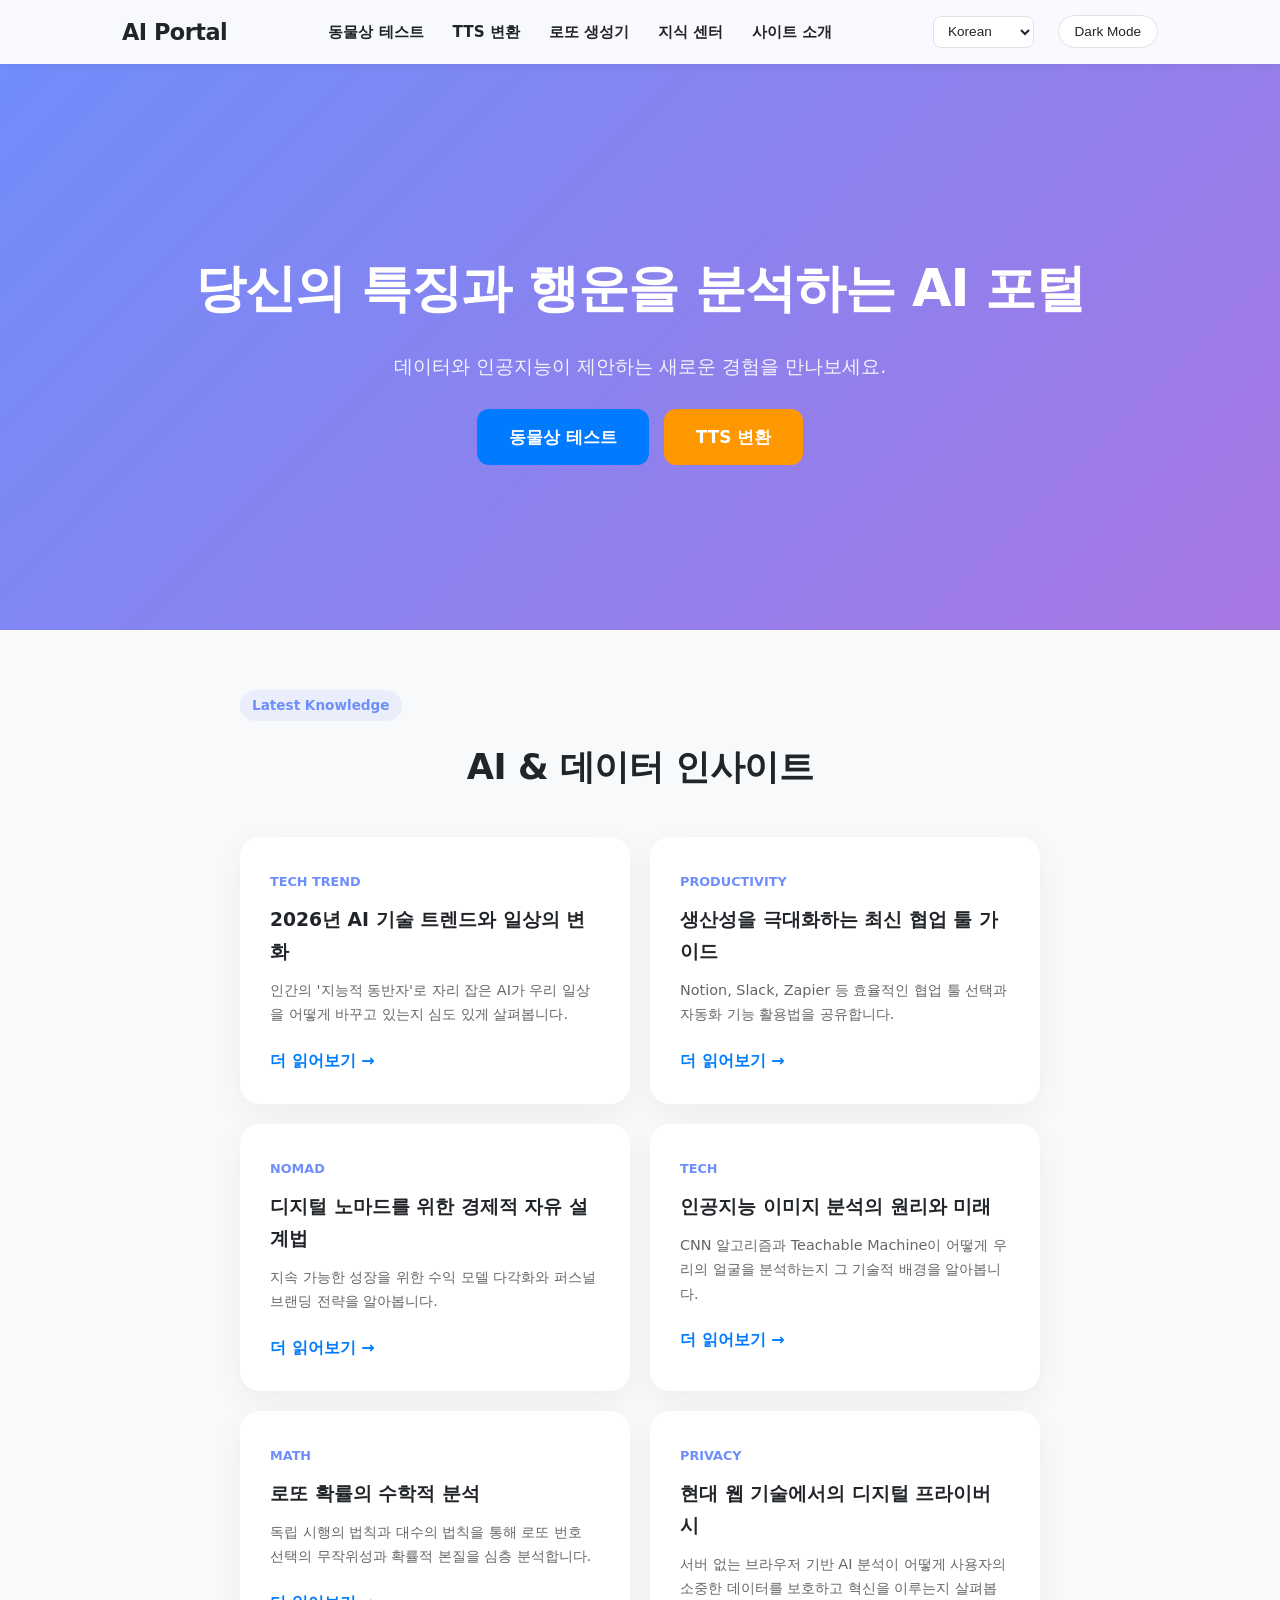
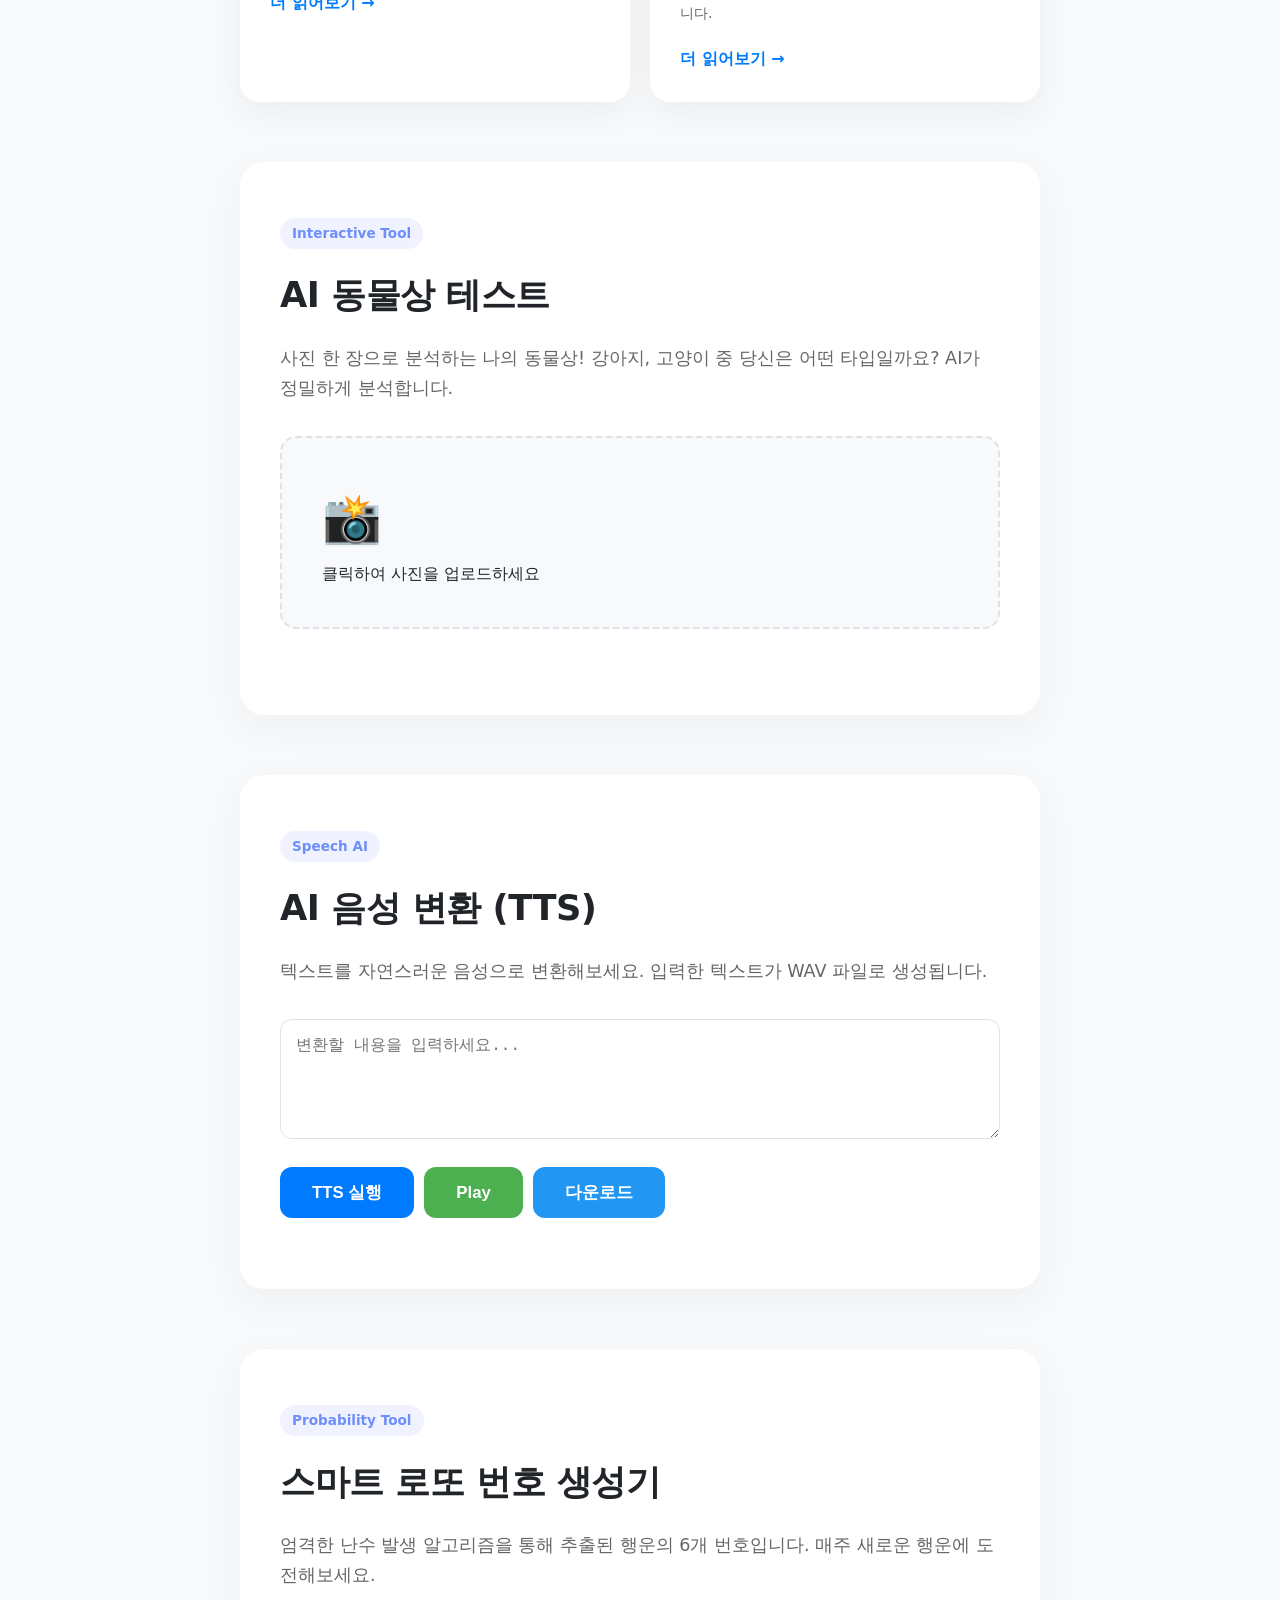
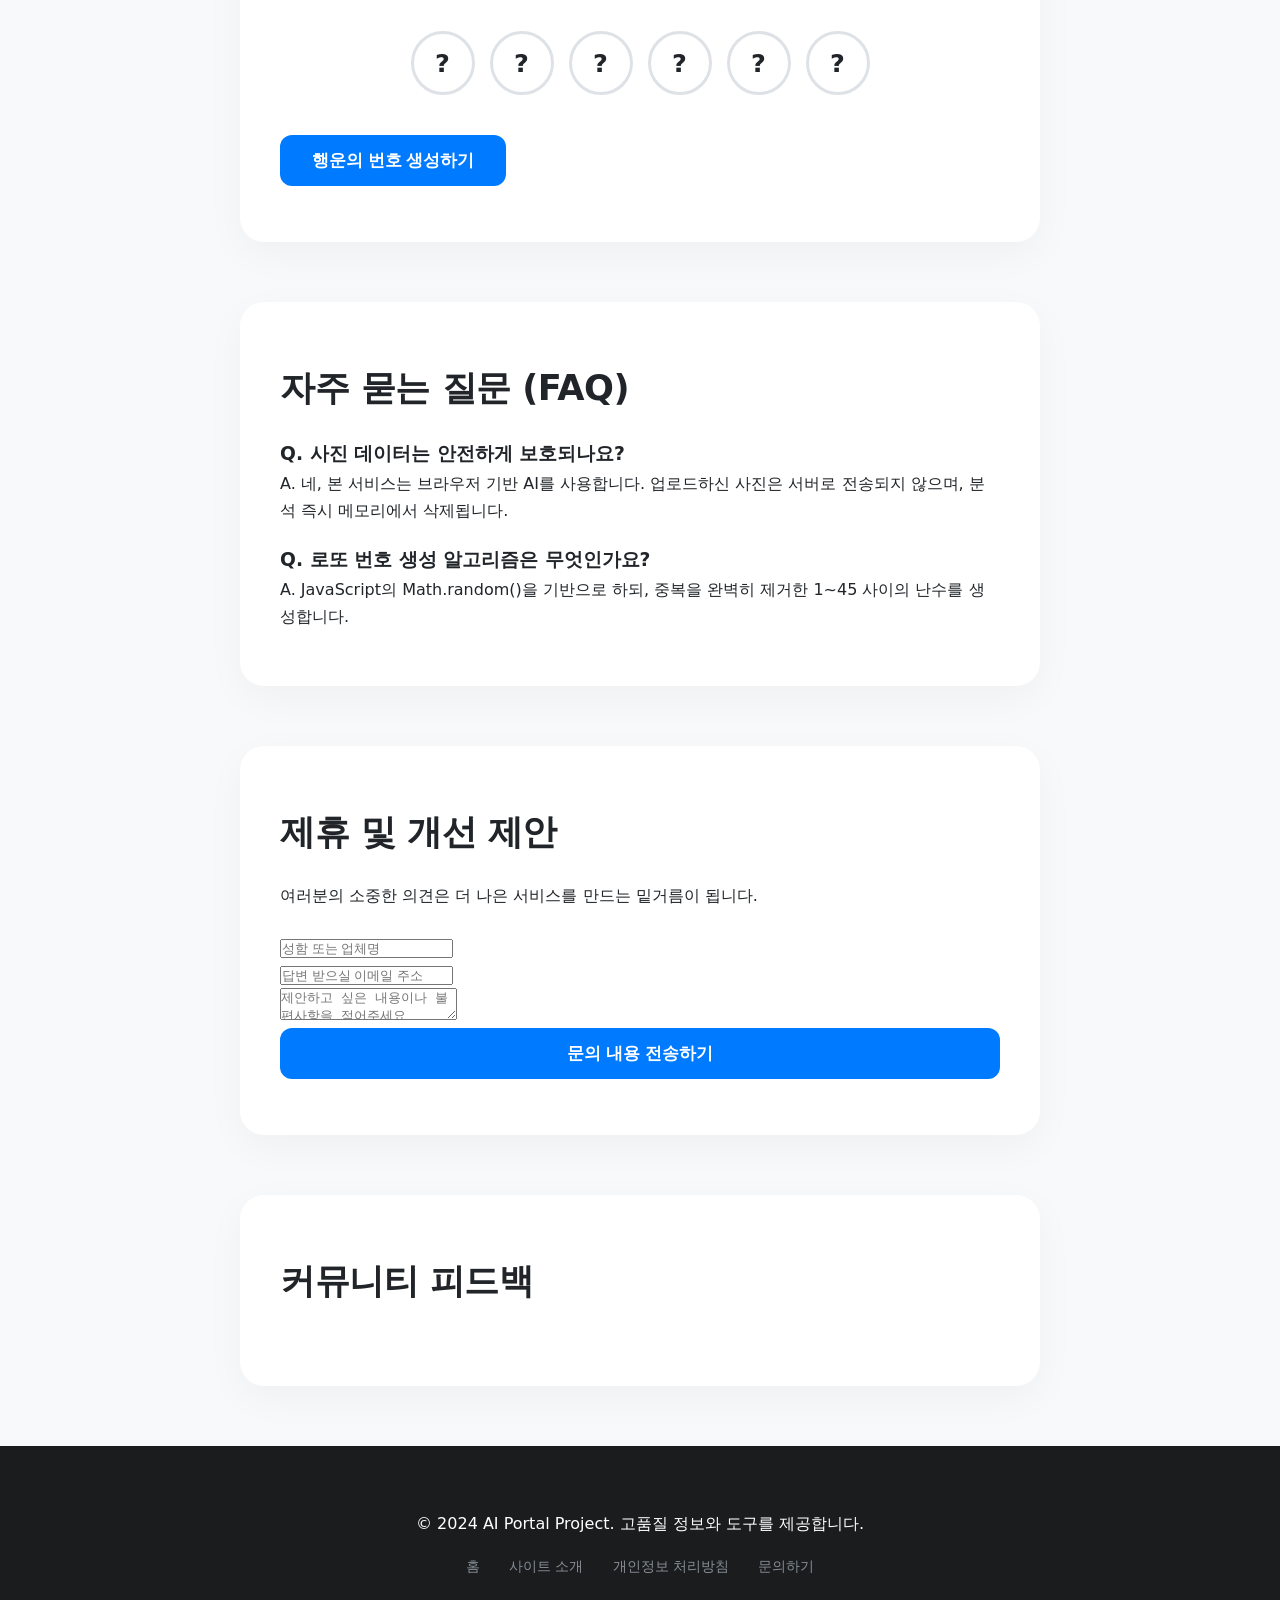
==== index.html @ 62af25c7 "Add 3 new blog posts to AI & Data Insights section" ====
<!DOCTYPE html>
<html lang="ko">
<head>
    <meta charset="UTF-8">
    <meta name="viewport" content="width=device-width, initial-scale=1.0">
    <meta name="description" content="AI 동물상 테스트와 로또 번호 생성기를 제공하는 프리미엄 AI 포털입니다. 인공지능 분석 원리와 로또 확률 통계를 상세히 설명하며 사용자에게 실질적인 가치를 제공합니다.">
    <meta name="keywords" content="AI 동물상 테스트, 로또 번호 생성기, TTS 변환, Teachable Machine, 인공지능 관상, 로또 명당, 무료 AI 테스트, 딥러닝 원리">
    <title data-i18n="head_title">AI Portal - 동물상 테스트 & 로또 확률 분석</title>
    <link rel="stylesheet" href="style.css">
    <script async src="https://pagead2.googlesyndication.com/pagead/js/adsbygoogle.js?client=ca-pub-4410730872238810"
     crossorigin="anonymous"></script>
    <script type="application/ld+json">
    {
      "@context": "https://schema.org",
      "@type": "WebApplication",
      "name": "AI Portal",
      "url": "https://matthewchoi3400-netizen.github.io/product-builder-lecture/",
      "applicationCategory": "EntertainmentApplication, EducationalApplication",
      "description": "AI Animal Face Test and Smart Lotto Generator with detailed educational content.",
      "browserRequirements": "Requires JavaScript and HTML5 support",
      "offers": {
        "@type": "Offer",
        "price": "0",
        "priceCurrency": "USD"
      }
    }
    </script>
    <script async src="https://pagead2.googlesyndication.com/pagead/js/adsbygoogle.js?client=ca-pub-4410730872238810"
     crossorigin="anonymous"></script>
</head>
<body data-theme="light">
    <header>
        <nav class="navbar">
            <div class="logo"><a href="#home">AI Portal</a></div>
            <ul class="nav-links">
                <li><a href="#animal-test" data-i18n="nav_animal">동물상 테스트</a></li>
                <li><a href="#tts-section" data-i18n="nav_tts">TTS 변환</a></li>
                <li><a href="#lotto" data-i18n="nav_lotto">로또 생성기</a></li>
                <li><a href="#blog" data-i18n="nav_blog">지식 센터</a></li>
                <li><a href="about.html" data-i18n="nav_about">사이트 소개</a></li>
            </ul>
            <div class="header-controls">
                <select id="lang-select" class="lang-select">
                    <option value="ko">Korean</option>
                    <option value="en">English</option>
                    <option value="ja">Japanese</option>
                    <option value="zh">Chinese</option>
                </select>
                <div class="theme-toggle">
                    <button id="theme-btn">Dark Mode</button>
                </div>
            </div>
        </nav>
    </header>

    <main id="home">
        <section class="hero">
            <h1 data-i18n="hero_title">당신의 특징과 행운을 분석하는 AI 포털</h1>
            <p data-i18n="hero_subtitle">데이터와 인공지능이 제안하는 새로운 경험을 만나보세요.</p>
            <div style="margin-top: 25px;">
                <a href="#animal-test" class="main-btn" style="text-decoration: none; margin-right: 10px;" data-i18n="hero_btn_animal">동물상 테스트</a>
                <a href="#tts-section" class="main-btn" style="text-decoration: none; background-color: #ff9800;" data-i18n="hero_btn_tts">TTS 변환</a>
            </div>
        </section>

        <!-- Blog Section (AdSense Value) -->
        <section id="blog" class="container" style="background-color: transparent; box-shadow: none; padding: 0;">
            <div class="section-badge">Latest Knowledge</div>
            <h2 style="text-align: center; margin-bottom: 40px;">AI & 데이터 인사이트</h2>
            <div class="blog-grid" style="display: grid; grid-template-columns: repeat(auto-fit, minmax(300px, 1fr)); gap: 20px;">
                <div class="blog-card" style="background: var(--container-bg); padding: 30px; border-radius: 20px; box-shadow: 0 10px 30px rgba(0,0,0,0.05); text-align: left;">
                    <span style="color: var(--accent-color); font-weight: bold; font-size: 0.8rem;">TECH TREND</span>
                    <h3 style="margin: 10px 0;">2026년 AI 기술 트렌드와 일상의 변화</h3>
                    <p style="font-size: 0.9rem; color: #666; margin-bottom: 20px;">인간의 '지능적 동반자'로 자리 잡은 AI가 우리 일상을 어떻게 바꾸고 있는지 심도 있게 살펴봅니다.</p>
                    <a href="post-2026-ai-trends.html" style="color: var(--btn-bg); font-weight: bold; text-decoration: none;">더 읽어보기 →</a>
                </div>
                <div class="blog-card" style="background: var(--container-bg); padding: 30px; border-radius: 20px; box-shadow: 0 10px 30px rgba(0,0,0,0.05); text-align: left;">
                    <span style="color: var(--accent-color); font-weight: bold; font-size: 0.8rem;">PRODUCTIVITY</span>
                    <h3 style="margin: 10px 0;">생산성을 극대화하는 최신 협업 툴 가이드</h3>
                    <p style="font-size: 0.9rem; color: #666; margin-bottom: 20px;">Notion, Slack, Zapier 등 효율적인 협업 툴 선택과 자동화 기능 활용법을 공유합니다.</p>
                    <a href="post-collaboration-tools.html" style="color: var(--btn-bg); font-weight: bold; text-decoration: none;">더 읽어보기 →</a>
                </div>
                <div class="blog-card" style="background: var(--container-bg); padding: 30px; border-radius: 20px; box-shadow: 0 10px 30px rgba(0,0,0,0.05); text-align: left;">
                    <span style="color: var(--accent-color); font-weight: bold; font-size: 0.8rem;">NOMAD</span>
                    <h3 style="margin: 10px 0;">디지털 노마드를 위한 경제적 자유 설계법</h3>
                    <p style="font-size: 0.9rem; color: #666; margin-bottom: 20px;">지속 가능한 성장을 위한 수익 모델 다각화와 퍼스널 브랜딩 전략을 알아봅니다.</p>
                    <a href="post-digital-nomad.html" style="color: var(--btn-bg); font-weight: bold; text-decoration: none;">더 읽어보기 →</a>
                </div>
                <div class="blog-card" style="background: var(--container-bg); padding: 30px; border-radius: 20px; box-shadow: 0 10px 30px rgba(0,0,0,0.05); text-align: left;">
                    <span style="color: var(--accent-color); font-weight: bold; font-size: 0.8rem;">TECH</span>
                    <h3 style="margin: 10px 0;">인공지능 이미지 분석의 원리와 미래</h3>
                    <p style="font-size: 0.9rem; color: #666; margin-bottom: 20px;">CNN 알고리즘과 Teachable Machine이 어떻게 우리의 얼굴을 분석하는지 그 기술적 배경을 알아봅니다.</p>
                    <a href="post-ai-technology.html" style="color: var(--btn-bg); font-weight: bold; text-decoration: none;">더 읽어보기 →</a>
                </div>
                <div class="blog-card" style="background: var(--container-bg); padding: 30px; border-radius: 20px; box-shadow: 0 10px 30px rgba(0,0,0,0.05); text-align: left;">
                    <span style="color: var(--accent-color); font-weight: bold; font-size: 0.8rem;">MATH</span>
                    <h3 style="margin: 10px 0;">로또 확률의 수학적 분석</h3>
                    <p style="font-size: 0.9rem; color: #666; margin-bottom: 20px;">독립 시행의 법칙과 대수의 법칙을 통해 로또 번호 선택의 무작위성과 확률적 본질을 심층 분석합니다.</p>
                    <a href="post-probability-math.html" style="color: var(--btn-bg); font-weight: bold; text-decoration: none;">더 읽어보기 →</a>
                </div>
                <div class="blog-card" style="background: var(--container-bg); padding: 30px; border-radius: 20px; box-shadow: 0 10px 30px rgba(0,0,0,0.05); text-align: left;">
                    <span style="color: var(--accent-color); font-weight: bold; font-size: 0.8rem;">PRIVACY</span>
                    <h3 style="margin: 10px 0;">현대 웹 기술에서의 디지털 프라이버시</h3>
                    <p style="font-size: 0.9rem; color: #666; margin-bottom: 20px;">서버 없는 브라우저 기반 AI 분석이 어떻게 사용자의 소중한 데이터를 보호하고 혁신을 이루는지 살펴봅니다.</p>
                    <a href="post-digital-privacy.html" style="color: var(--btn-bg); font-weight: bold; text-decoration: none;">더 읽어보기 →</a>
                </div>
            </div>        </section>

        <!-- AI Animal Test Section -->
        <section id="animal-test" class="container">
            <div class="section-badge">Interactive Tool</div>
            <h2 data-i18n="animal_title">AI 동물상 테스트</h2>
            <p class="section-desc" data-i18n="animal_desc">사진 한 장으로 분석하는 나의 동물상! 강아지, 고양이 중 당신은 어떤 타입일까요? AI가 정밀하게 분석합니다.</p>
            
            <div class="upload-wrapper" style="margin: 30px 0;">
                <input type="file" id="image-upload" accept="image/*" style="display: none;">
                <div class="upload-box" onclick="document.getElementById('image-upload').click()">
                    <div id="upload-placeholder">
                        <span style="font-size: 3rem;">📸</span>
                        <p data-i18n="upload_text">클릭하여 사진을 업로드하세요</p>
                    </div>
                    <img id="preview-image" src="#" alt="Preview" style="display: none; max-width: 100%; border-radius: 10px;">
                </div>
            </div>
            
            <div id="loading-spinner" style="display: none; margin: 20px 0;">
                <div class="spinner"></div>
                <p data-i18n="loading_text">AI가 분석 중입니다...</p>
            </div>
            
            <div id="label-container"></div>
        </section>

        <!-- TTS Section (New) -->
        <section id="tts-section" class="container">
            <div class="section-badge">Speech AI</div>
            <h2 data-i18n="tts_title">AI 음성 변환 (TTS)</h2>
            <p class="section-desc" data-i18n="tts_desc">텍스트를 자연스러운 음성으로 변환해보세요. 입력한 텍스트가 WAV 파일로 생성됩니다.</p>
            
            <div class="tts-wrapper" style="text-align: left; margin-top: 30px;">
                <textarea id="tts-input" class="form-group" style="width: 100%; height: 120px; padding: 15px; border-radius: 12px; border: 1px solid var(--number-border); background: var(--number-bg); color: var(--text-color); font-size: 1rem;" placeholder="변환할 내용을 입력하세요..." data-i18n-placeholder="tts_placeholder"></textarea>
                
                <div class="tts-controls" style="display: flex; gap: 10px; margin-top: 20px; flex-wrap: wrap;">
                    <button id="tts-execute-btn" class="main-btn" data-i18n="tts_btn_execute">TTS 실행</button>
                    <button id="tts-play-btn" class="main-btn" style="background-color: #4CAF50;" disabled data-i18n="tts_btn_play">Play</button>
                    <button id="tts-download-btn" class="main-btn" style="background-color: #2196F3;" disabled data-i18n="tts_btn_download">다운로드</button>
                </div>
                
                <div id="tts-status" style="margin-top: 15px; font-size: 0.9rem; color: var(--accent-color);"></div>
                <audio id="tts-audio" style="display: none;"></audio>
            </div>
        </section>

        <!-- Lotto Section -->
        <section id="lotto" class="container">
            <div class="section-badge">Probability Tool</div>
            <h2 data-i18n="lotto_title">스마트 로또 번호 생성기</h2>
            <p class="section-desc" data-i18n="lotto_desc">엄격한 난수 발생 알고리즘을 통해 추출된 행운의 6개 번호입니다. 매주 새로운 행운에 도전해보세요.</p>
            
            <div class="lotto-numbers">
                <span class="number">?</span>
                <span class="number">?</span>
                <span class="number">?</span>
                <span class="number">?</span>
                <span class="number">?</span>
                <span class="number">?</span>
            </div>
            <button id="generate-btn" class="main-btn" data-i18n="lotto_btn">행운의 번호 생성하기</button>
        </section>

        <!-- FAQ Section for User Value -->
        <section id="faq" class="container">
            <h2 data-i18n="faq_title">자주 묻는 질문 (FAQ)</h2>
            <div class="faq-item" style="text-align: left; margin-top: 20px;">
                <h3 data-i18n="faq_q1">Q. 사진 데이터는 안전하게 보호되나요?</h3>
                <p data-i18n="faq_a1">A. 네, 본 서비스는 브라우저 기반 AI를 사용합니다. 업로드하신 사진은 서버로 전송되지 않으며, 분석 즉시 메모리에서 삭제됩니다.</p>
            </div>
            <div class="faq-item" style="text-align: left; margin-top: 20px;">
                <h3 data-i18n="faq_q2">Q. 로또 번호 생성 알고리즘은 무엇인가요?</h3>
                <p data-i18n="faq_a2">A. JavaScript의 <code>Math.random()</code>을 기반으로 하되, 중복을 완벽히 제거한 1~45 사이의 난수를 생성합니다.</p>
            </div>
        </section>

        <section id="contact" class="container contact-section">
            <h2 data-i18n="contact_title">제휴 및 개선 제안</h2>
            <p data-i18n="contact_desc">여러분의 소중한 의견은 더 나은 서비스를 만드는 밑거름이 됩니다.</p>
            <form action="https://formspree.io/f/mvzdzygg" method="POST" id="contact-form" style="margin-top: 25px;">
                <div class="form-group">
                    <input type="text" name="name" id="form-name" placeholder="성함 또는 업체명" data-i18n-placeholder="contact_placeholder_name" required>
                </div>
                <div class="form-group">
                    <input type="email" name="email" id="form-email" placeholder="답변 받으실 이메일 주소" data-i18n-placeholder="contact_placeholder_email" required>
                </div>
                <div class="form-group">
                    <textarea name="message" id="form-message" placeholder="제안하고 싶은 내용이나 불편사항을 적어주세요" data-i18n-placeholder="contact_placeholder_message" required></textarea>
                </div>
                <button type="submit" id="submit-btn" class="main-btn" style="width: 100%;" data-i18n="contact_btn">문의 내용 전송하기</button>
            </form>
        </section>

        <section class="container comment-section">
            <h2 data-i18n="comment_title">커뮤니티 피드백</h2>
            <div id="disqus_thread"></div>
        </section>
    </main>

    <button id="back-to-top" title="맨 위로 이동">↑</button>

    <footer>
        <div class="footer-content">
            <p data-i18n="footer_text">&copy; 2024 AI Portal Project. 고품질 정보와 도구를 제공합니다.</p>
            <div class="footer-links" style="margin-top: 15px;">
                <a href="#home" data-i18n="footer_home">홈</a>
                <a href="about.html" data-i18n="footer_about">사이트 소개</a>
                <a href="privacy.html" data-i18n="footer_privacy">개인정보 처리방침</a>
                <a href="#contact" data-i18n="footer_contact">문의하기</a>
            </div>
        </div>
    </footer>

    <script src="https://cdn.jsdelivr.net/npm/@tensorflow/tfjs@latest/dist/tf.min.js"></script>
    <script src="https://cdn.jsdelivr.net/npm/@teachablemachine/image@latest/dist/teachablemachine-image.min.js"></script>
    <script src="main.js"></script>
    <script>
        (function() {
        var d = document, s = d.createElement('script');
        s.src = 'https://productbuilder-shigdhky5z.disqus.com/embed.js';
        s.setAttribute('data-timestamp', +new Date());
        (d.head || d.body).appendChild(s);
        })();
    </script>
</body>
</html>
---- style.css ----
:root {
    --bg-color: #f8f9fa;
    --text-color: #212529;
    --container-bg: #ffffff;
    --number-bg: #ffffff;
    --number-border: #dee2e6;
    --btn-bg: #007bff;
    --btn-text: #ffffff;
    --nav-bg: rgba(255, 255, 255, 0.95);
    --footer-bg: #1a1c1e;
    --footer-text: #ffffff;
    --accent-color: #6e8efb;
}

[data-theme="dark"] {
    --bg-color: #0f1113;
    --text-color: #f1f3f5;
    --container-bg: #1e2124;
    --number-bg: #2b3035;
    --number-border: #3d4146;
    --btn-bg: #339af0;
    --btn-text: #ffffff;
    --nav-bg: rgba(30, 33, 36, 0.95);
    --footer-bg: #000000;
}

* {
    margin: 0;
    padding: 0;
    box-sizing: border-box;
}

html {
    scroll-behavior: smooth;
}

body {
    font-family: 'Pretendard', -apple-system, BlinkMacSystemFont, system-ui, Roboto, sans-serif;
    background-color: var(--bg-color);
    color: var(--text-color);
    line-height: 1.7;
    transition: background-color 0.3s, color 0.3s;
}

/* Header & Navbar */
header {
    position: fixed;
    top: 0;
    width: 100%;
    background-color: var(--nav-bg);
    backdrop-filter: blur(10px);
    box-shadow: 0 1px 10px rgba(0,0,0,0.05);
    z-index: 1000;
}

.navbar {
    display: flex;
    justify-content: space-between;
    align-items: center;
    max-width: 1100px;
    margin: 0 auto;
    padding: 0.8rem 2rem;
}

.logo a {
    font-size: 1.4rem;
    font-weight: 800;
    color: var(--text-color);
    text-decoration: none;
    letter-spacing: -0.5px;
}

.nav-links {
    display: flex;
    list-style: none;
    gap: 1.8rem;
}

.nav-links a {
    text-decoration: none;
    color: var(--text-color);
    font-weight: 600;
    font-size: 0.95rem;
    transition: color 0.2s;
}

.nav-links a:hover {
    color: var(--btn-bg);
}

.header-controls {
    display: flex;
    align-items: center;
    gap: 1rem;
}

.lang-select {
    padding: 0.4rem 0.6rem;
    border-radius: 8px;
    border: 1px solid var(--number-border);
    background: var(--number-bg);
    color: var(--text-color);
    font-size: 0.85rem;
    cursor: pointer;
    outline: none;
}

.theme-toggle {
    margin-left: 0.5rem;
}

#theme-btn {
    padding: 0.5rem 1rem;
    border-radius: 20px;
    border: 1px solid var(--number-border);
    background: var(--number-bg);
    color: var(--text-color);
    cursor: pointer;
    font-size: 0.85rem;
}

/* Hero Section */
.hero {
    height: 70vh;
    display: flex;
    flex-direction: column;
    justify-content: center;
    align-items: center;
    text-align: center;
    background: linear-gradient(135deg, #6e8efb 0%, #a777e3 100%);
    color: white;
    padding: 100px 20px 20px;
}

.hero h1 {
    font-size: 3.2rem;
    font-weight: 800;
    margin-bottom: 1.2rem;
    letter-spacing: -1px;
}

.hero p {
    font-size: 1.2rem;
    opacity: 0.9;
}

/* Container & Sections */
.container {
    max-width: 800px;
    margin: 60px auto;
    padding: 3.5rem 2.5rem;
    background-color: var(--container-bg);
    border-radius: 24px;
    box-shadow: 0 12px 40px rgba(0,0,0,0.04);
}

.section-badge {
    display: inline-block;
    padding: 4px 12px;
    background: rgba(110, 142, 251, 0.1);
    color: var(--accent-color);
    border-radius: 20px;
    font-size: 0.85rem;
    font-weight: 700;
    margin-bottom: 1rem;
}

h2 {
    font-size: 2.2rem;
    font-weight: 800;
    margin-bottom: 1.2rem;
    letter-spacing: -0.5px;
}

.section-desc {
    color: #666;
    font-size: 1.1rem;
    margin-bottom: 2rem;
}

[data-theme="dark"] .section-desc {
    color: #adb5bd;
}

/* Info Grid */
.info-grid {
    display: grid;
    grid-template-columns: repeat(auto-fit, minmax(200px, 1fr));
    gap: 2rem;
    margin-top: 2rem;
}

.info-item h3 {
    font-size: 1.1rem;
    margin-bottom: 0.8rem;
    color: var(--btn-bg);
}

/* Upload Box */
.upload-box {
    border: 2px dashed var(--number-border);
    border-radius: 16px;
    padding: 40px;
    cursor: pointer;
    transition: all 0.2s;
    background: var(--bg-color);
}

.upload-box:hover {
    border-color: var(--btn-bg);
    background: rgba(110, 142, 251, 0.05);
}

/* Lotto Numbers */
.lotto-numbers {
    display: flex;
    justify-content: center;
    gap: 15px;
    margin: 2.5rem 0;
}

.number {
    width: 64px;
    height: 64px;
    border-radius: 50%;
    background-color: var(--number-bg);
    border: 3px solid var(--number-border);
    display: flex;
    justify-content: center;
    align-items: center;
    font-size: 1.6rem;
    font-weight: 800;
    transition: all 0.3s cubic-bezier(0.175, 0.885, 0.32, 1.275);
}

/* Spinner */
.spinner {
    width: 40px;
    height: 40px;
    border: 4px solid rgba(110, 142, 251, 0.1);
    border-top: 4px solid var(--btn-bg);
    border-radius: 50%;
    animation: spin 1s linear infinite;
    margin: 0 auto 10px;
}

@keyframes spin {
    0% { transform: rotate(0deg); }
    100% { transform: rotate(360deg); }
}

/* Buttons */
.main-btn {
    display: inline-block;
    padding: 14px 32px;
    font-size: 1.05rem;
    font-weight: 700;
    border: none;
    border-radius: 12px;
    cursor: pointer;
    background-color: var(--btn-bg);
    color: var(--btn-text);
    transition: all 0.2s;
}

.main-btn:hover {
    transform: translateY(-3px);
    box-shadow: 0 8px 20px rgba(0,0,0,0.1);
}

/* Back to Top */
#back-to-top {
    position: fixed;
    bottom: 30px;
    right: 30px;
    width: 50px;
    height: 50px;
    background-color: var(--btn-bg);
    color: white;
    border: none;
    border-radius: 50%;
    cursor: pointer;
    display: none;
    font-size: 1.5rem;
    z-index: 1000;
    box-shadow: 0 4px 15px rgba(0,0,0,0.2);
}

/* Footer */
footer {
    background-color: var(--footer-bg);
    color: var(--footer-text);
    padding: 4rem 1rem;
    text-align: center;
}

footer a {
    color: #868e96;
    text-decoration: none;
    margin: 0 12px;
    font-size: 0.9rem;
    transition: color 0.2s;
}

footer a:hover {
    color: white;
}

@media (max-width: 768px) {
    .navbar { padding: 0.8rem 1rem; flex-direction: column; gap: 1rem; }
    .nav-links { display: none; }
    .hero h1 { font-size: 2.2rem; }
    .container { padding: 2rem 1.5rem; }
    .number { width: 50px; height: 50px; font-size: 1.3rem; }
}
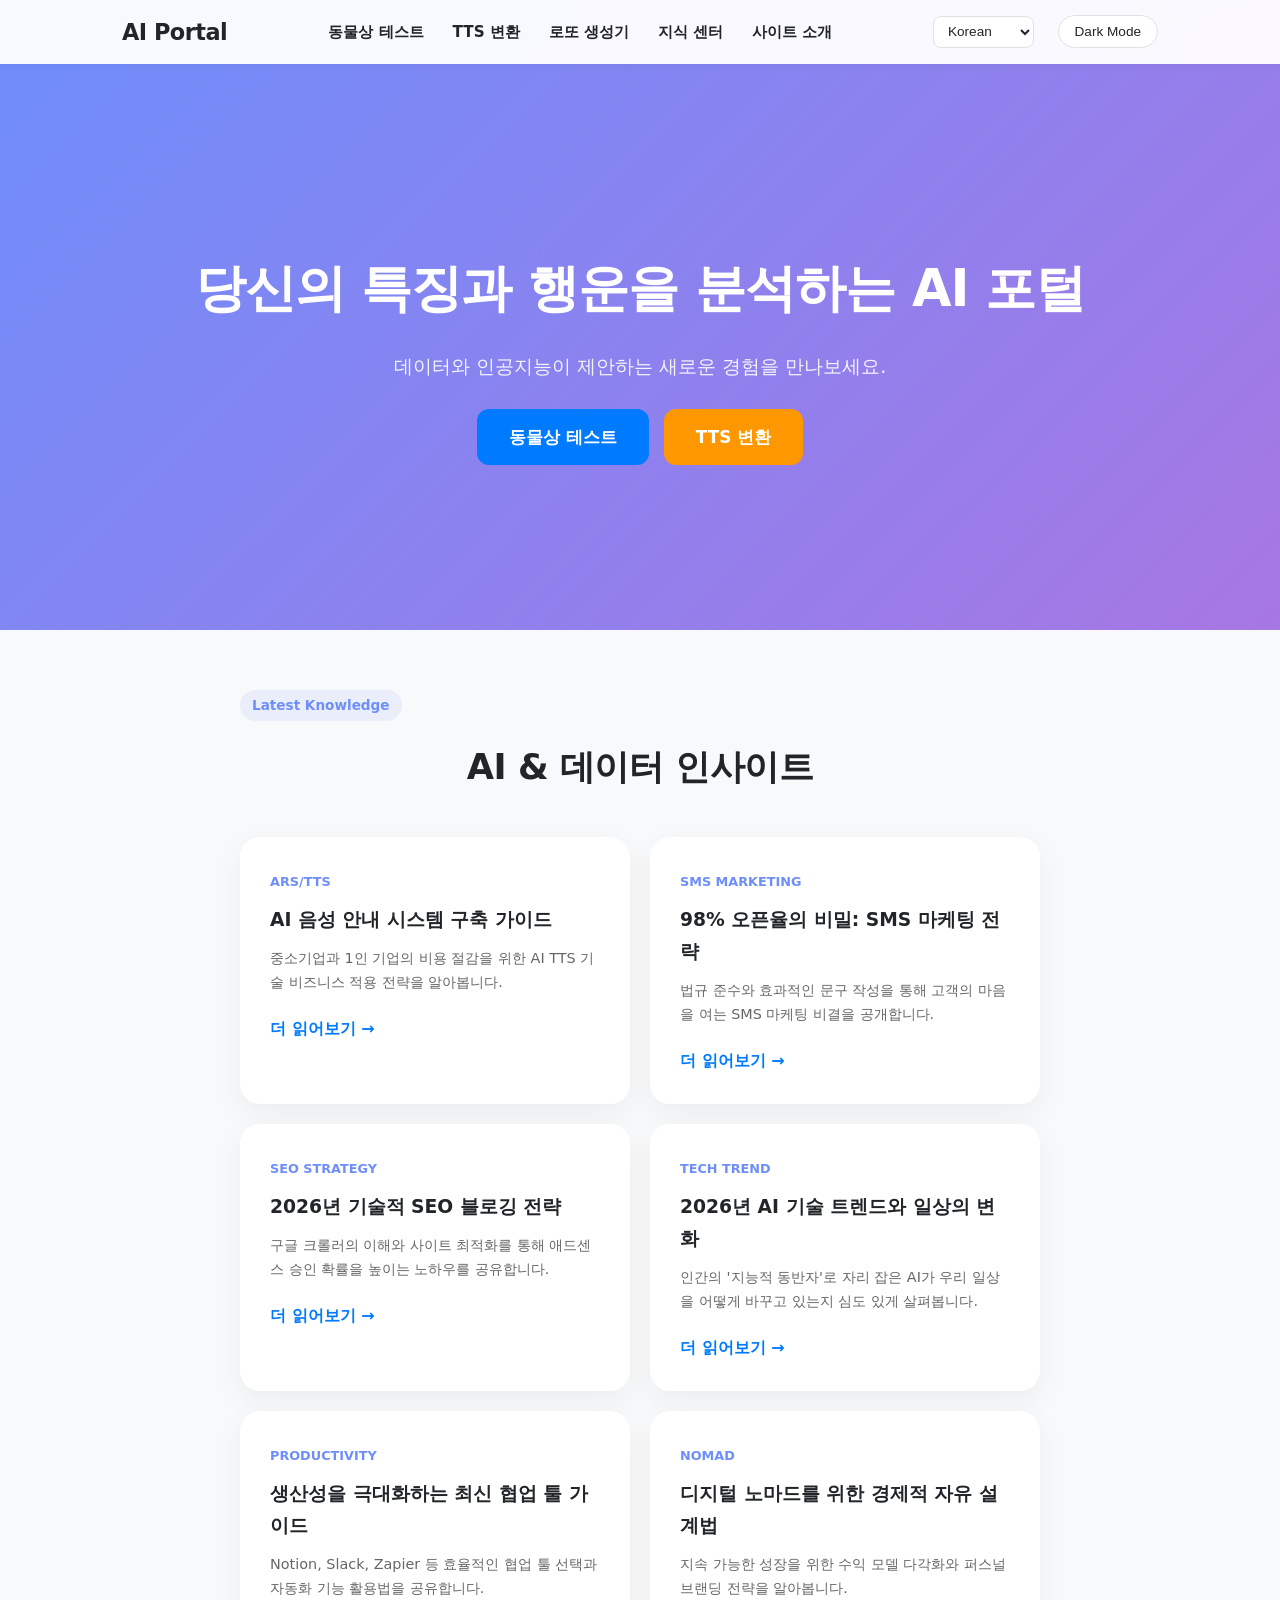
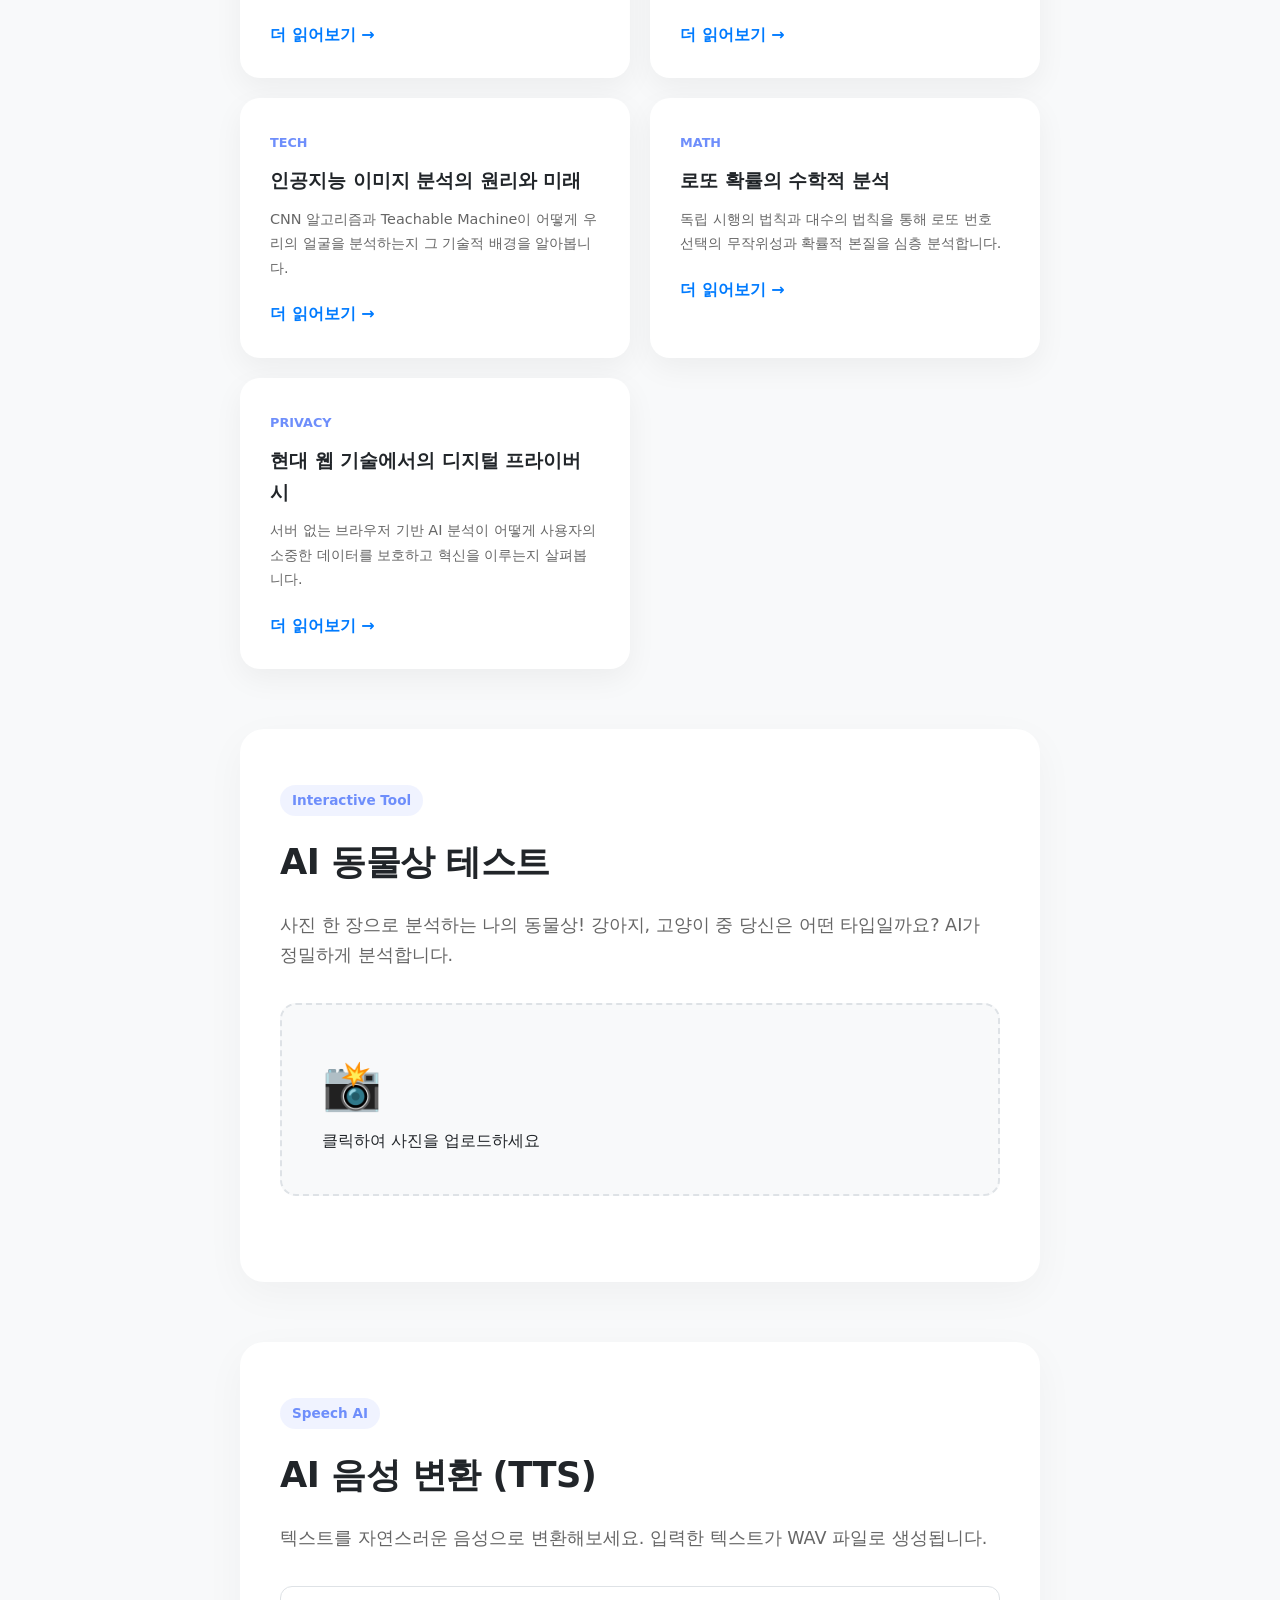
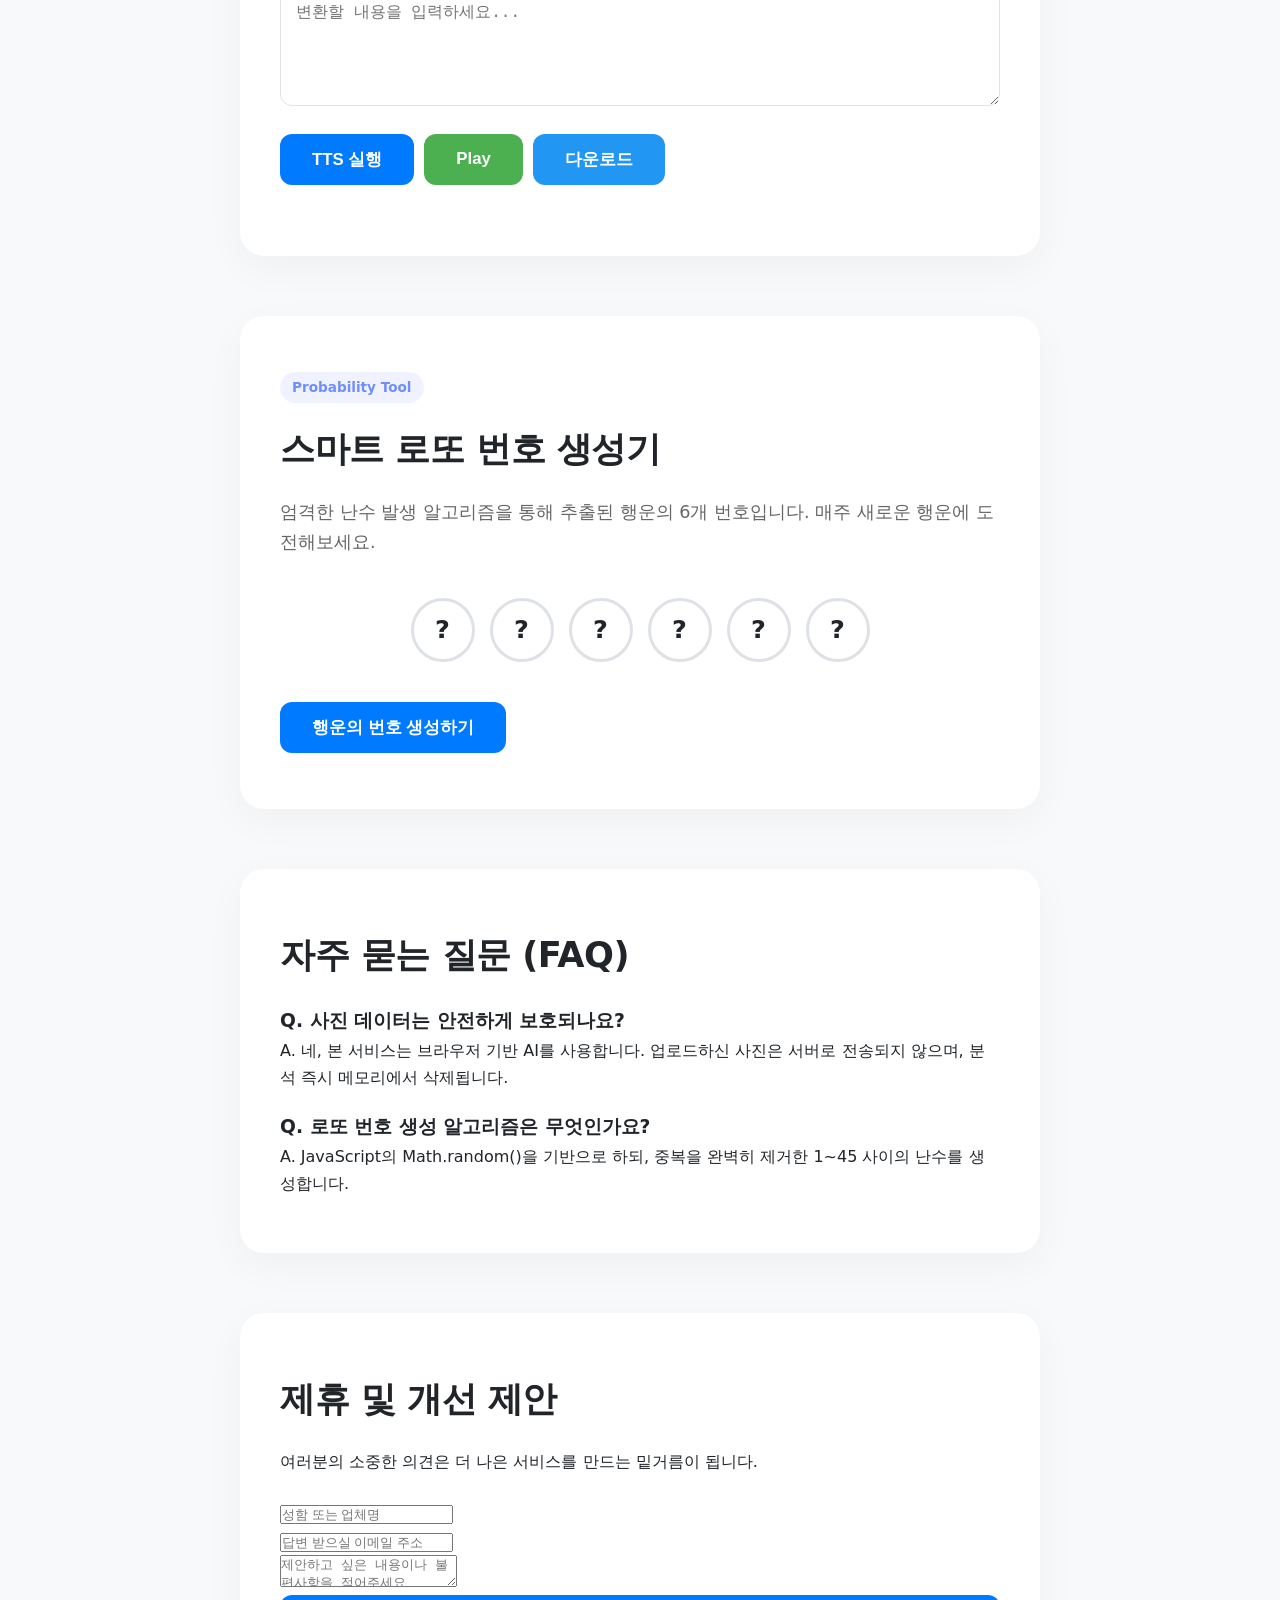
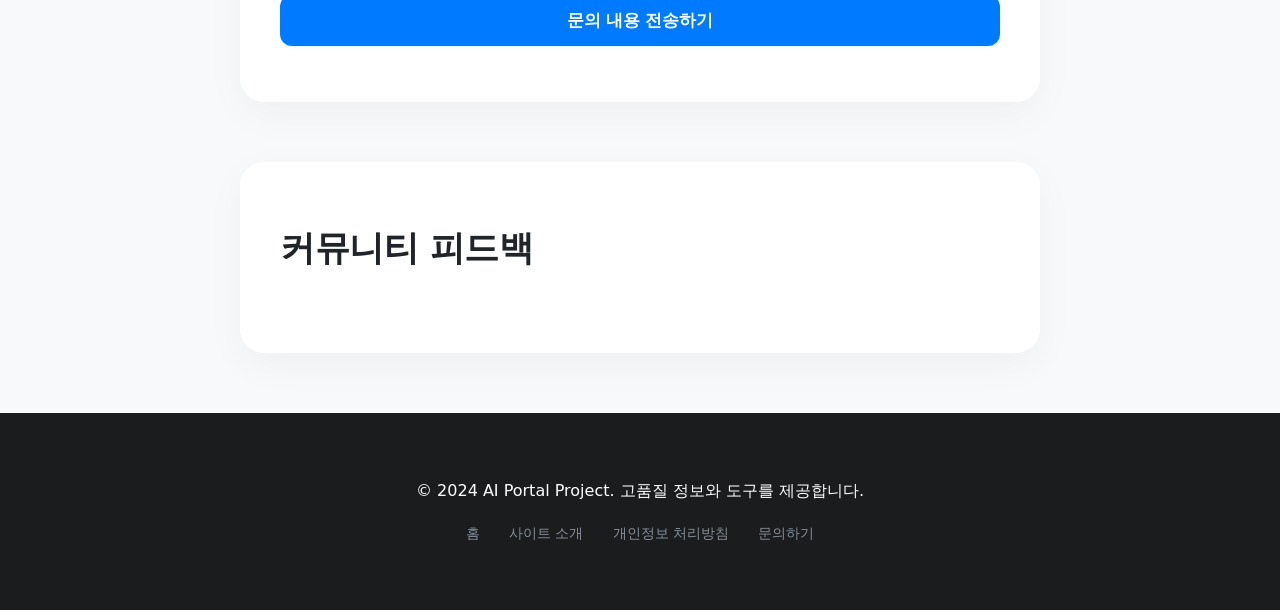
==== commit ae664d2e: "Add 3 professional blog posts for AdSense approval optimization" ====
--- a/index.html
+++ b/index.html
@@ -69,6 +69,24 @@
             <h2 style="text-align: center; margin-bottom: 40px;">AI & 데이터 인사이트</h2>
             <div class="blog-grid" style="display: grid; grid-template-columns: repeat(auto-fit, minmax(300px, 1fr)); gap: 20px;">
                 <div class="blog-card" style="background: var(--container-bg); padding: 30px; border-radius: 20px; box-shadow: 0 10px 30px rgba(0,0,0,0.05); text-align: left;">
+                    <span style="color: var(--accent-color); font-weight: bold; font-size: 0.8rem;">ARS/TTS</span>
+                    <h3 style="margin: 10px 0;">AI 음성 안내 시스템 구축 가이드</h3>
+                    <p style="font-size: 0.9rem; color: #666; margin-bottom: 20px;">중소기업과 1인 기업의 비용 절감을 위한 AI TTS 기술 비즈니스 적용 전략을 알아봅니다.</p>
+                    <a href="post-ai-voice-ars.html" style="color: var(--btn-bg); font-weight: bold; text-decoration: none;">더 읽어보기 →</a>
+                </div>
+                <div class="blog-card" style="background: var(--container-bg); padding: 30px; border-radius: 20px; box-shadow: 0 10px 30px rgba(0,0,0,0.05); text-align: left;">
+                    <span style="color: var(--accent-color); font-weight: bold; font-size: 0.8rem;">SMS MARKETING</span>
+                    <h3 style="margin: 10px 0;">98% 오픈율의 비밀: SMS 마케팅 전략</h3>
+                    <p style="font-size: 0.9rem; color: #666; margin-bottom: 20px;">법규 준수와 효과적인 문구 작성을 통해 고객의 마음을 여는 SMS 마케팅 비결을 공개합니다.</p>
+                    <a href="post-sms-marketing.html" style="color: var(--btn-bg); font-weight: bold; text-decoration: none;">더 읽어보기 →</a>
+                </div>
+                <div class="blog-card" style="background: var(--container-bg); padding: 30px; border-radius: 20px; box-shadow: 0 10px 30px rgba(0,0,0,0.05); text-align: left;">
+                    <span style="color: var(--accent-color); font-weight: bold; font-size: 0.8rem;">SEO STRATEGY</span>
+                    <h3 style="margin: 10px 0;">2026년 기술적 SEO 블로깅 전략</h3>
+                    <p style="font-size: 0.9rem; color: #666; margin-bottom: 20px;">구글 크롤러의 이해와 사이트 최적화를 통해 애드센스 승인 확률을 높이는 노하우를 공유합니다.</p>
+                    <a href="post-seo-strategy.html" style="color: var(--btn-bg); font-weight: bold; text-decoration: none;">더 읽어보기 →</a>
+                </div>
+                <div class="blog-card" style="background: var(--container-bg); padding: 30px; border-radius: 20px; box-shadow: 0 10px 30px rgba(0,0,0,0.05); text-align: left;">
                     <span style="color: var(--accent-color); font-weight: bold; font-size: 0.8rem;">TECH TREND</span>
                     <h3 style="margin: 10px 0;">2026년 AI 기술 트렌드와 일상의 변화</h3>
                     <p style="font-size: 0.9rem; color: #666; margin-bottom: 20px;">인간의 '지능적 동반자'로 자리 잡은 AI가 우리 일상을 어떻게 바꾸고 있는지 심도 있게 살펴봅니다.</p>
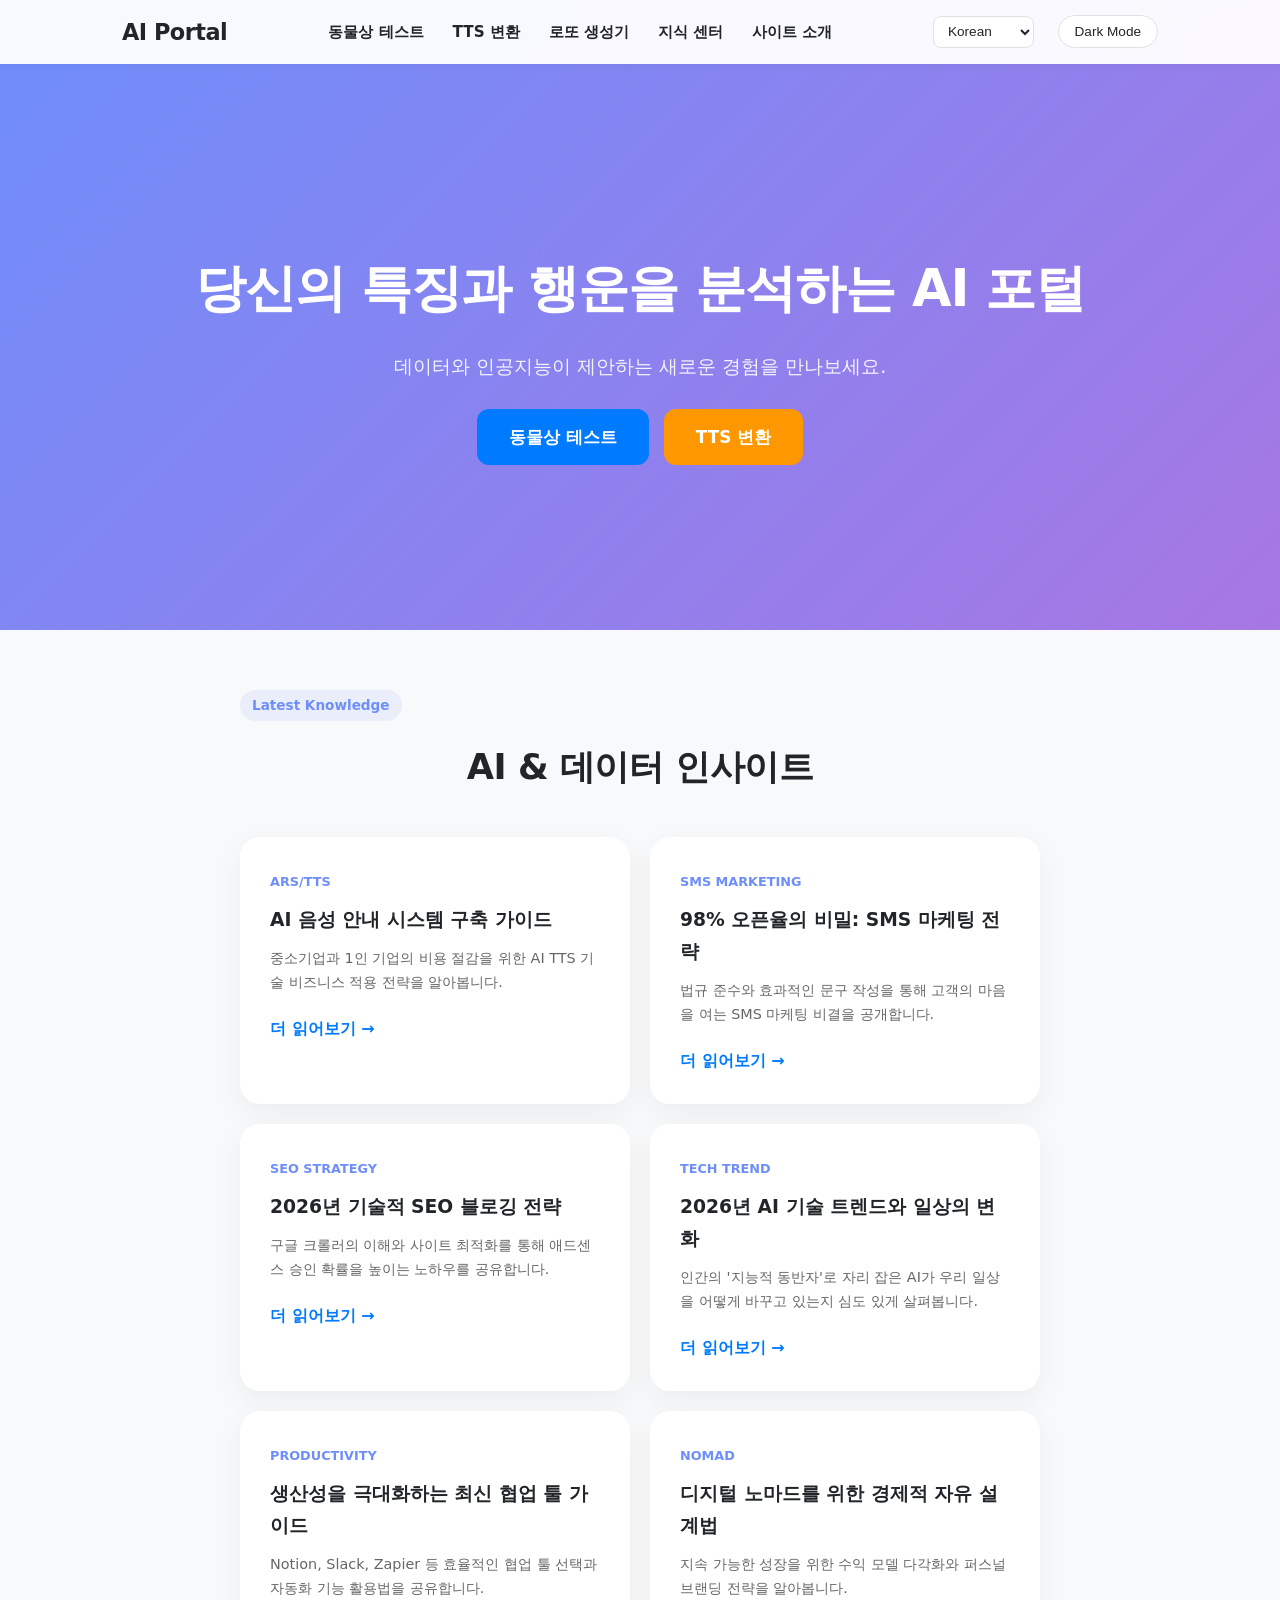
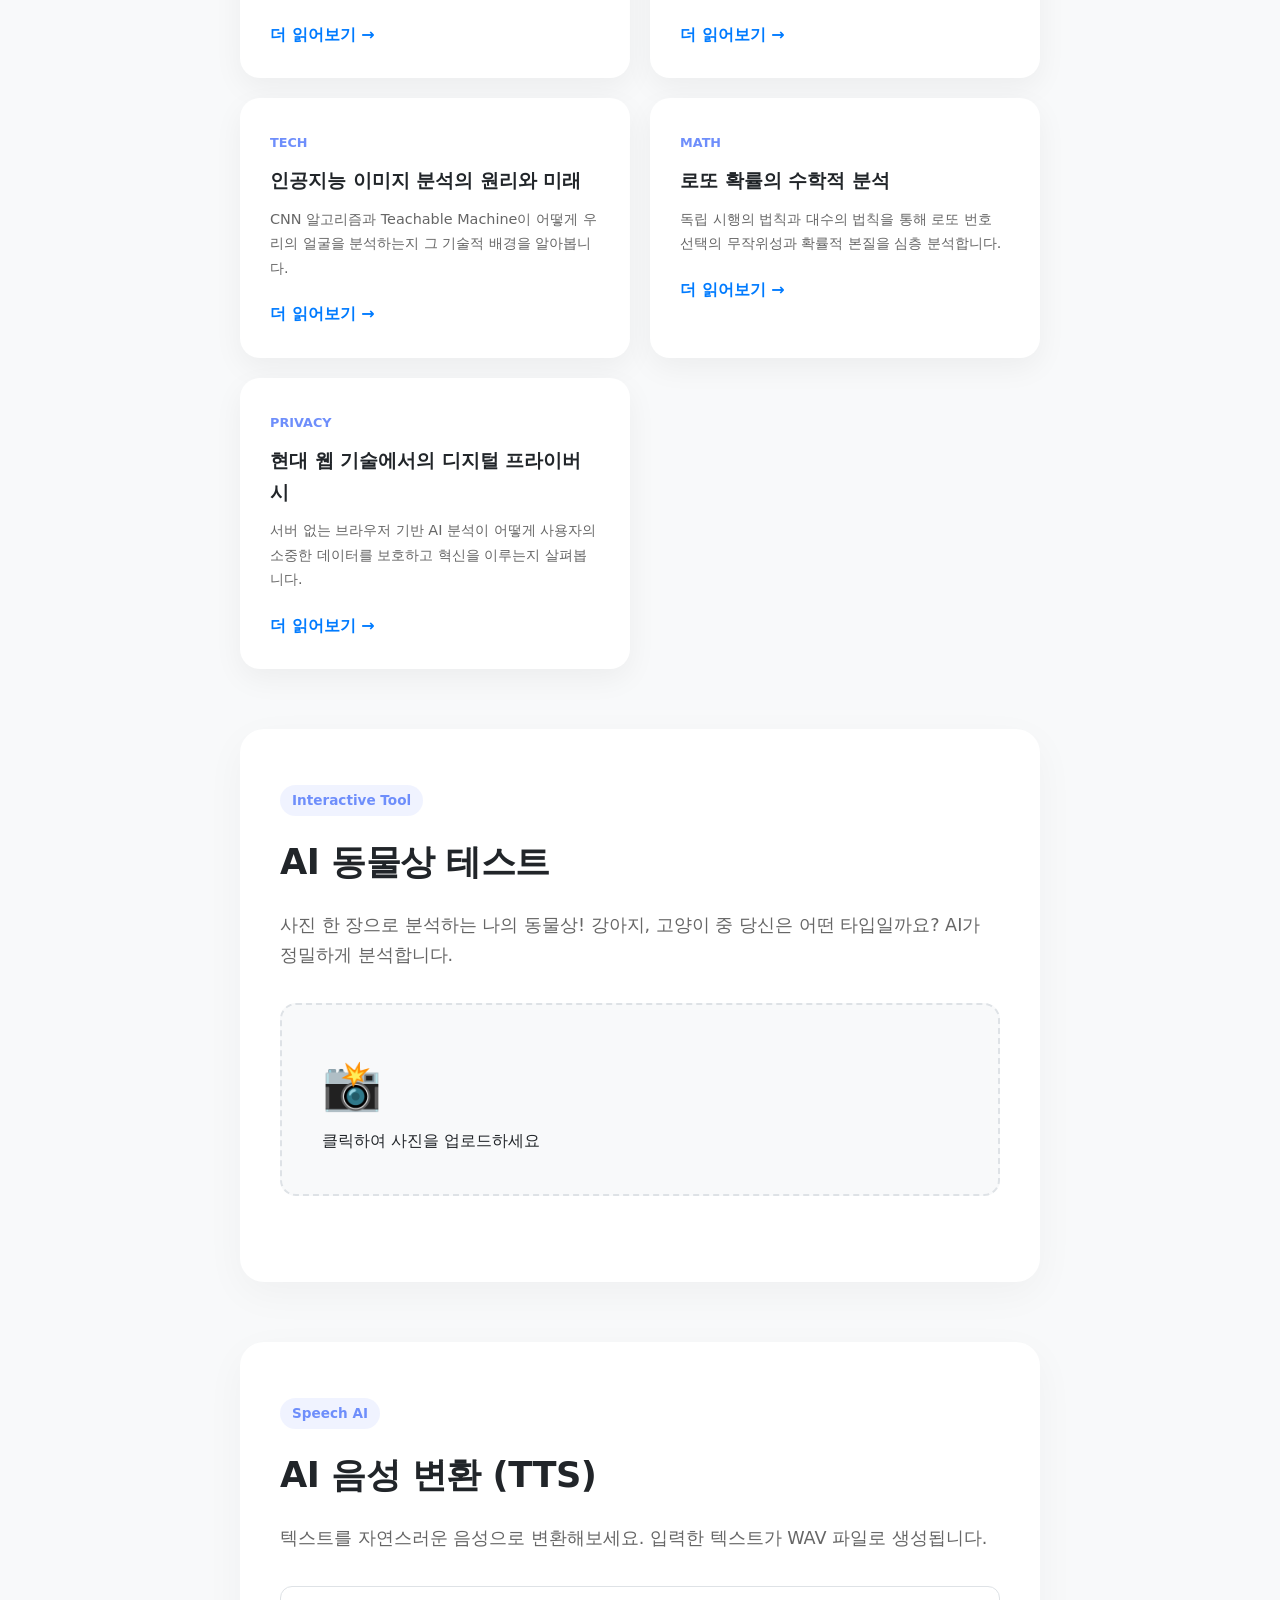
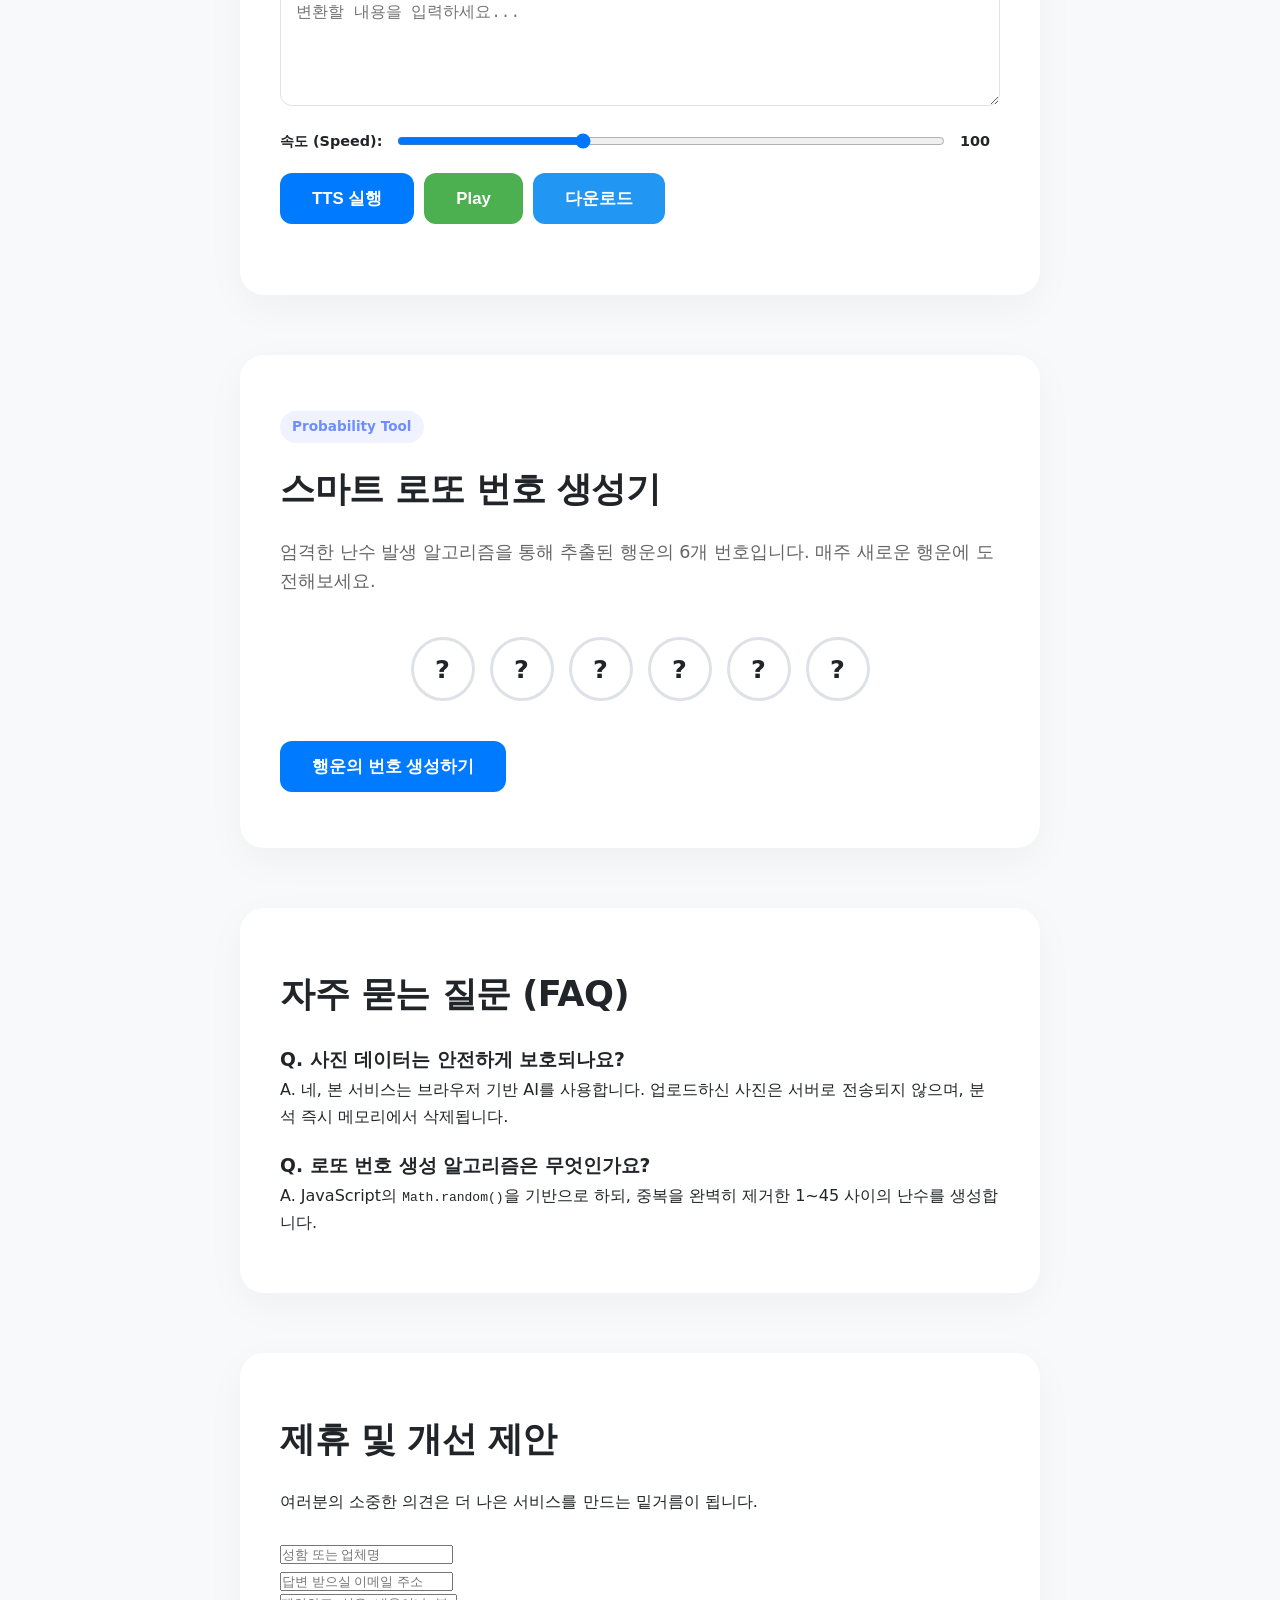
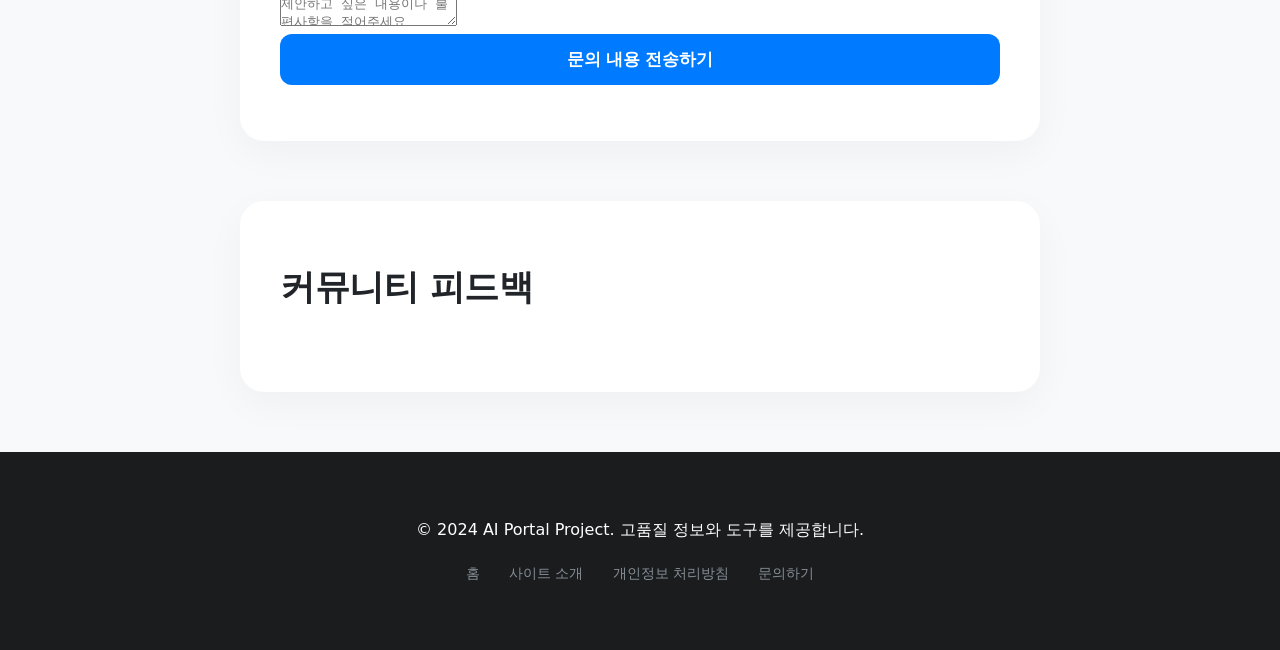
==== commit d6b23451: "Add speed control to TTS (Range: 50-200, Default: 100)" ====
--- a/index.html
+++ b/index.html
@@ -158,6 +158,12 @@
             <div class="tts-wrapper" style="text-align: left; margin-top: 30px;">
                 <textarea id="tts-input" class="form-group" style="width: 100%; height: 120px; padding: 15px; border-radius: 12px; border: 1px solid var(--number-border); background: var(--number-bg); color: var(--text-color); font-size: 1rem;" placeholder="변환할 내용을 입력하세요..." data-i18n-placeholder="tts_placeholder"></textarea>
                 
+                <div class="tts-settings" style="margin-top: 15px; display: flex; align-items: center; gap: 15px;">
+                    <label for="tts-speed" style="font-size: 0.9rem; font-weight: 600;" data-i18n="tts_speed_label">속도 (Speed):</label>
+                    <input type="range" id="tts-speed" min="50" max="200" value="100" style="flex: 1; cursor: pointer;">
+                    <span id="tts-speed-value" style="font-size: 0.9rem; font-weight: 600; min-width: 40px;">100</span>
+                </div>
+
                 <div class="tts-controls" style="display: flex; gap: 10px; margin-top: 20px; flex-wrap: wrap;">
                     <button id="tts-execute-btn" class="main-btn" data-i18n="tts_btn_execute">TTS 실행</button>
                     <button id="tts-play-btn" class="main-btn" style="background-color: #4CAF50;" disabled data-i18n="tts_btn_play">Play</button>
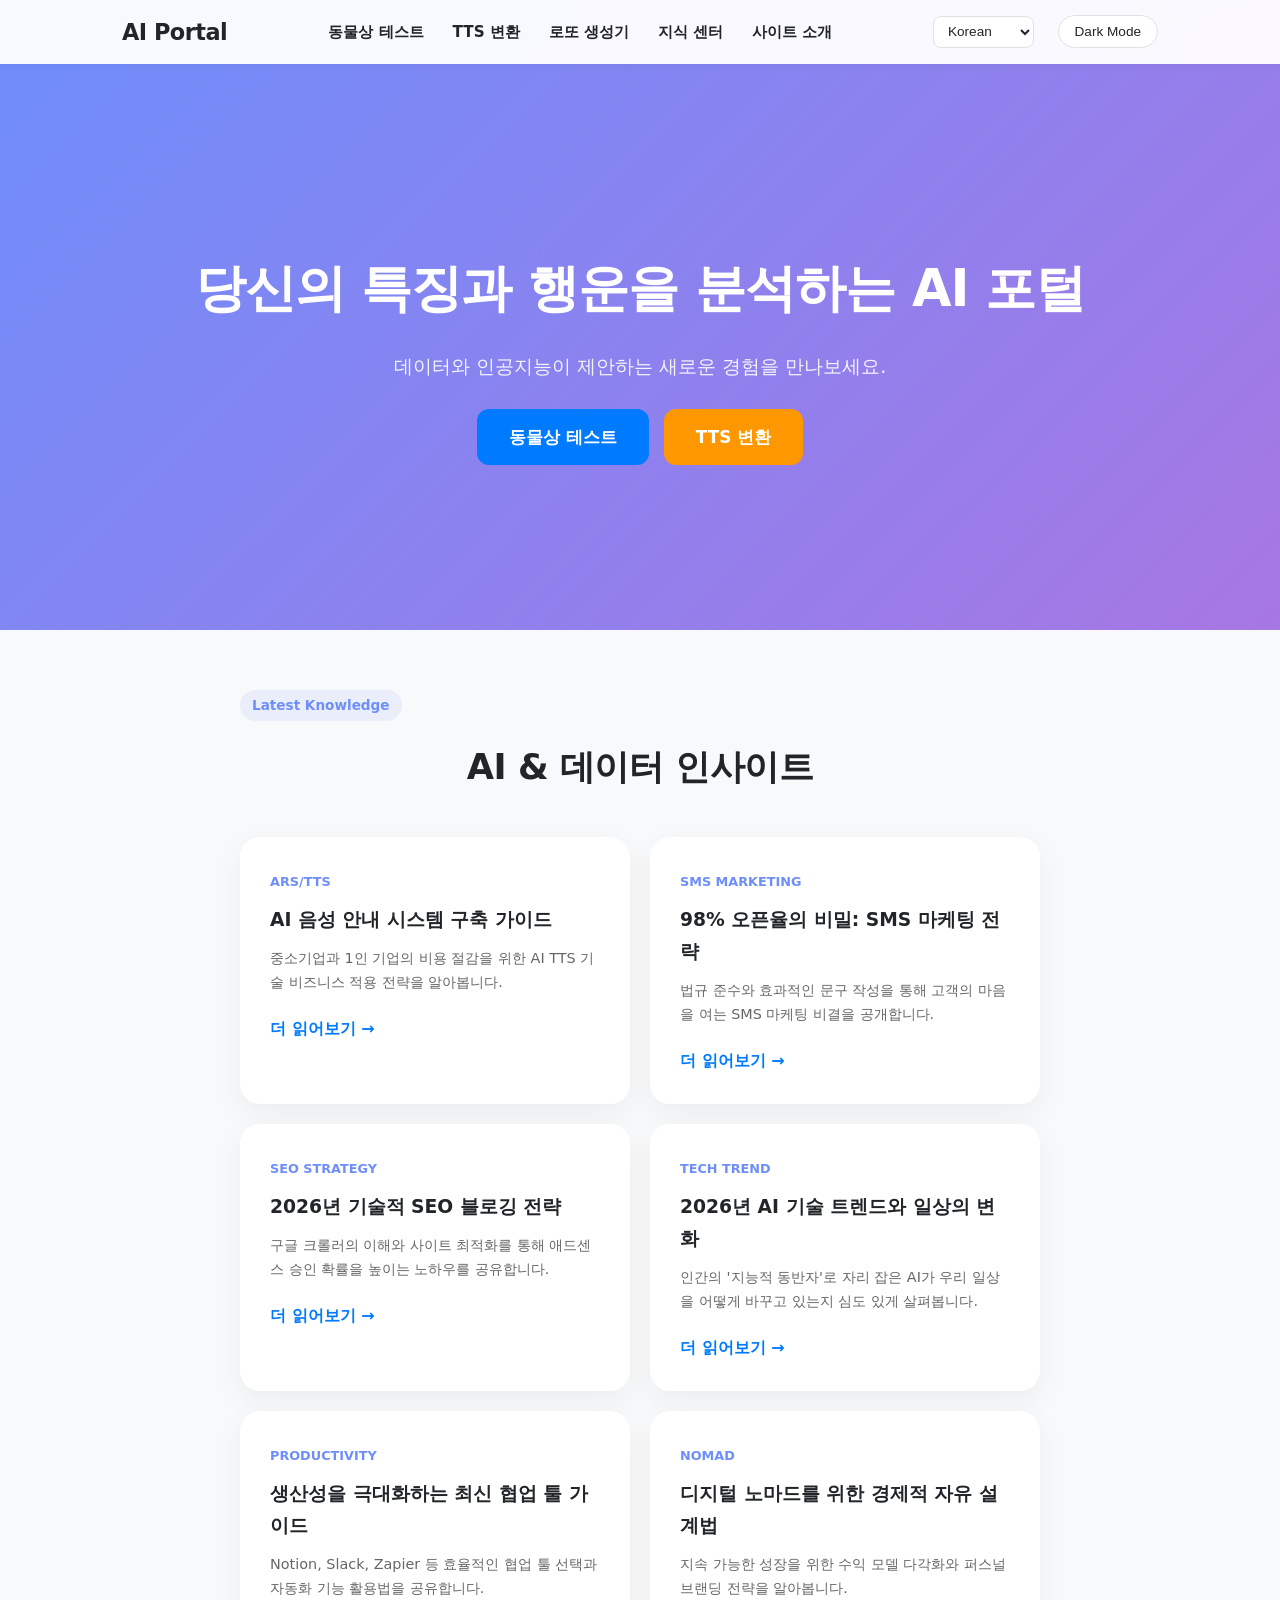
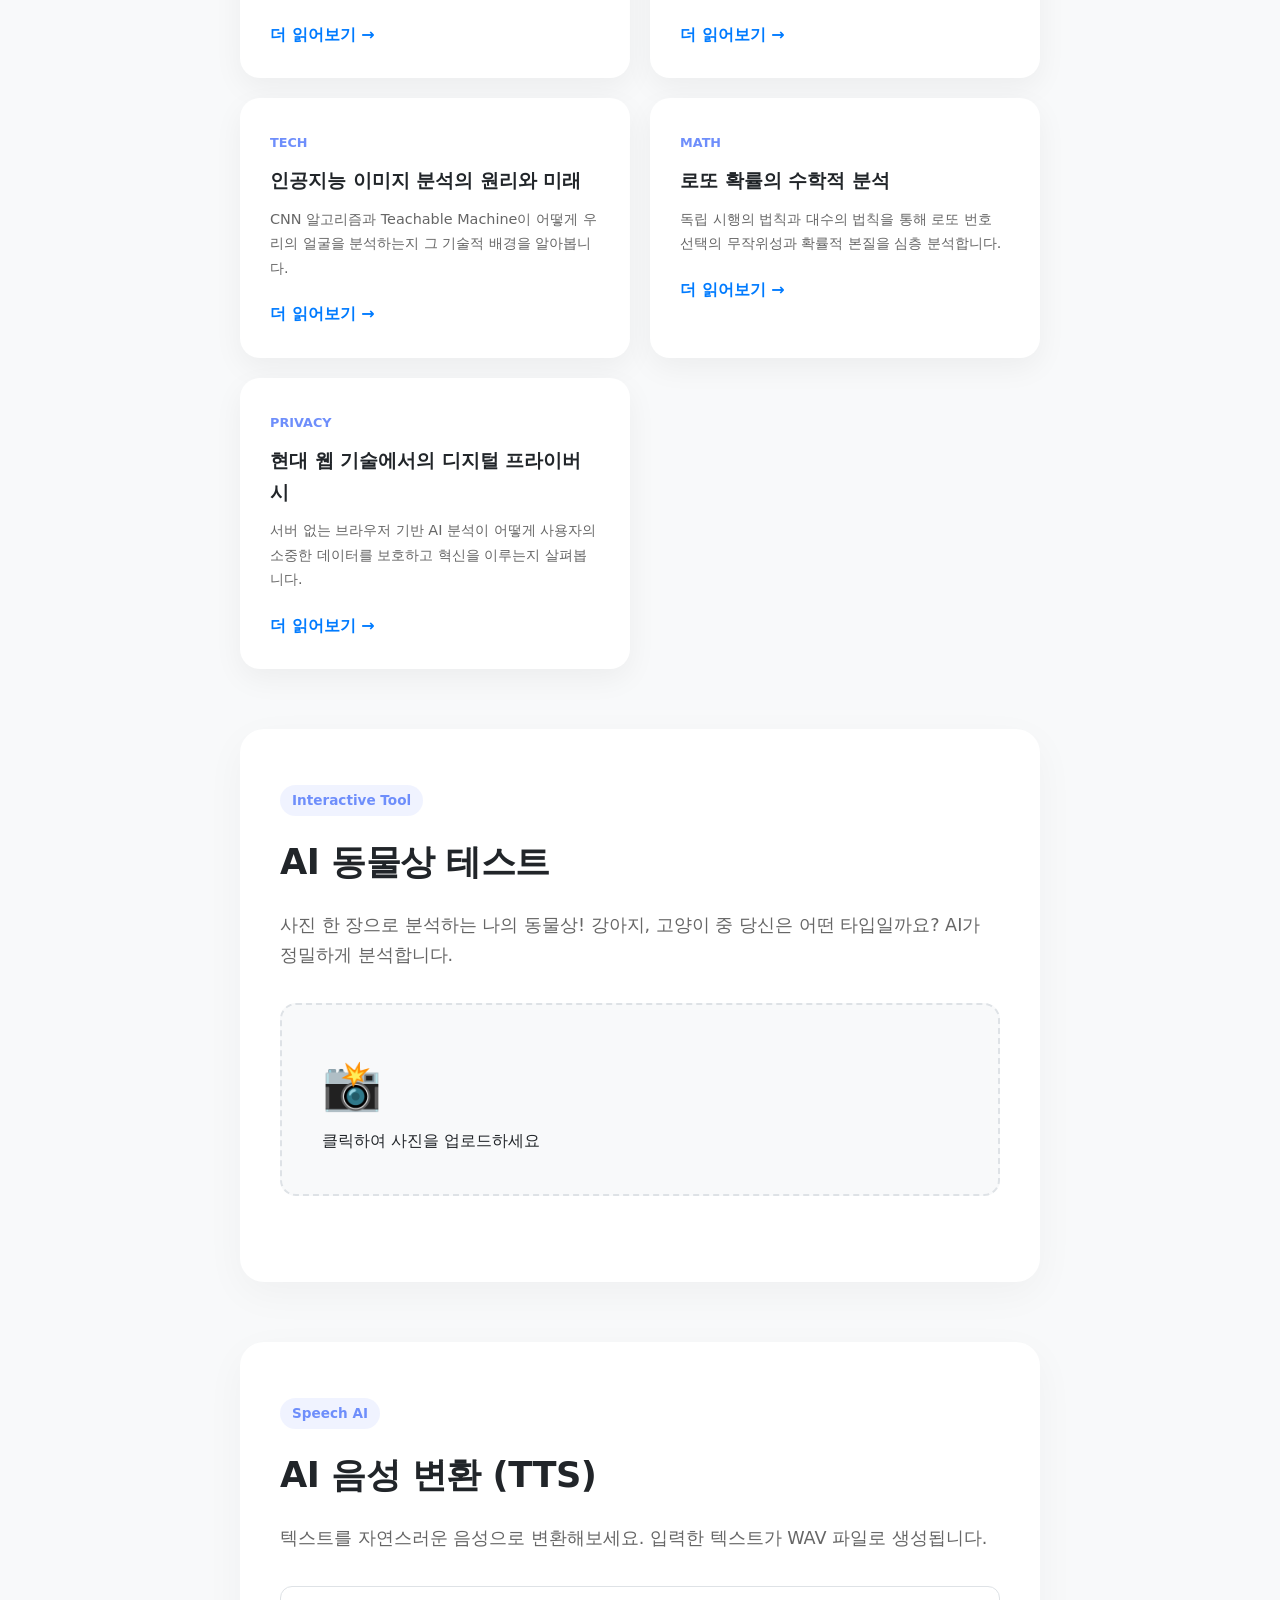
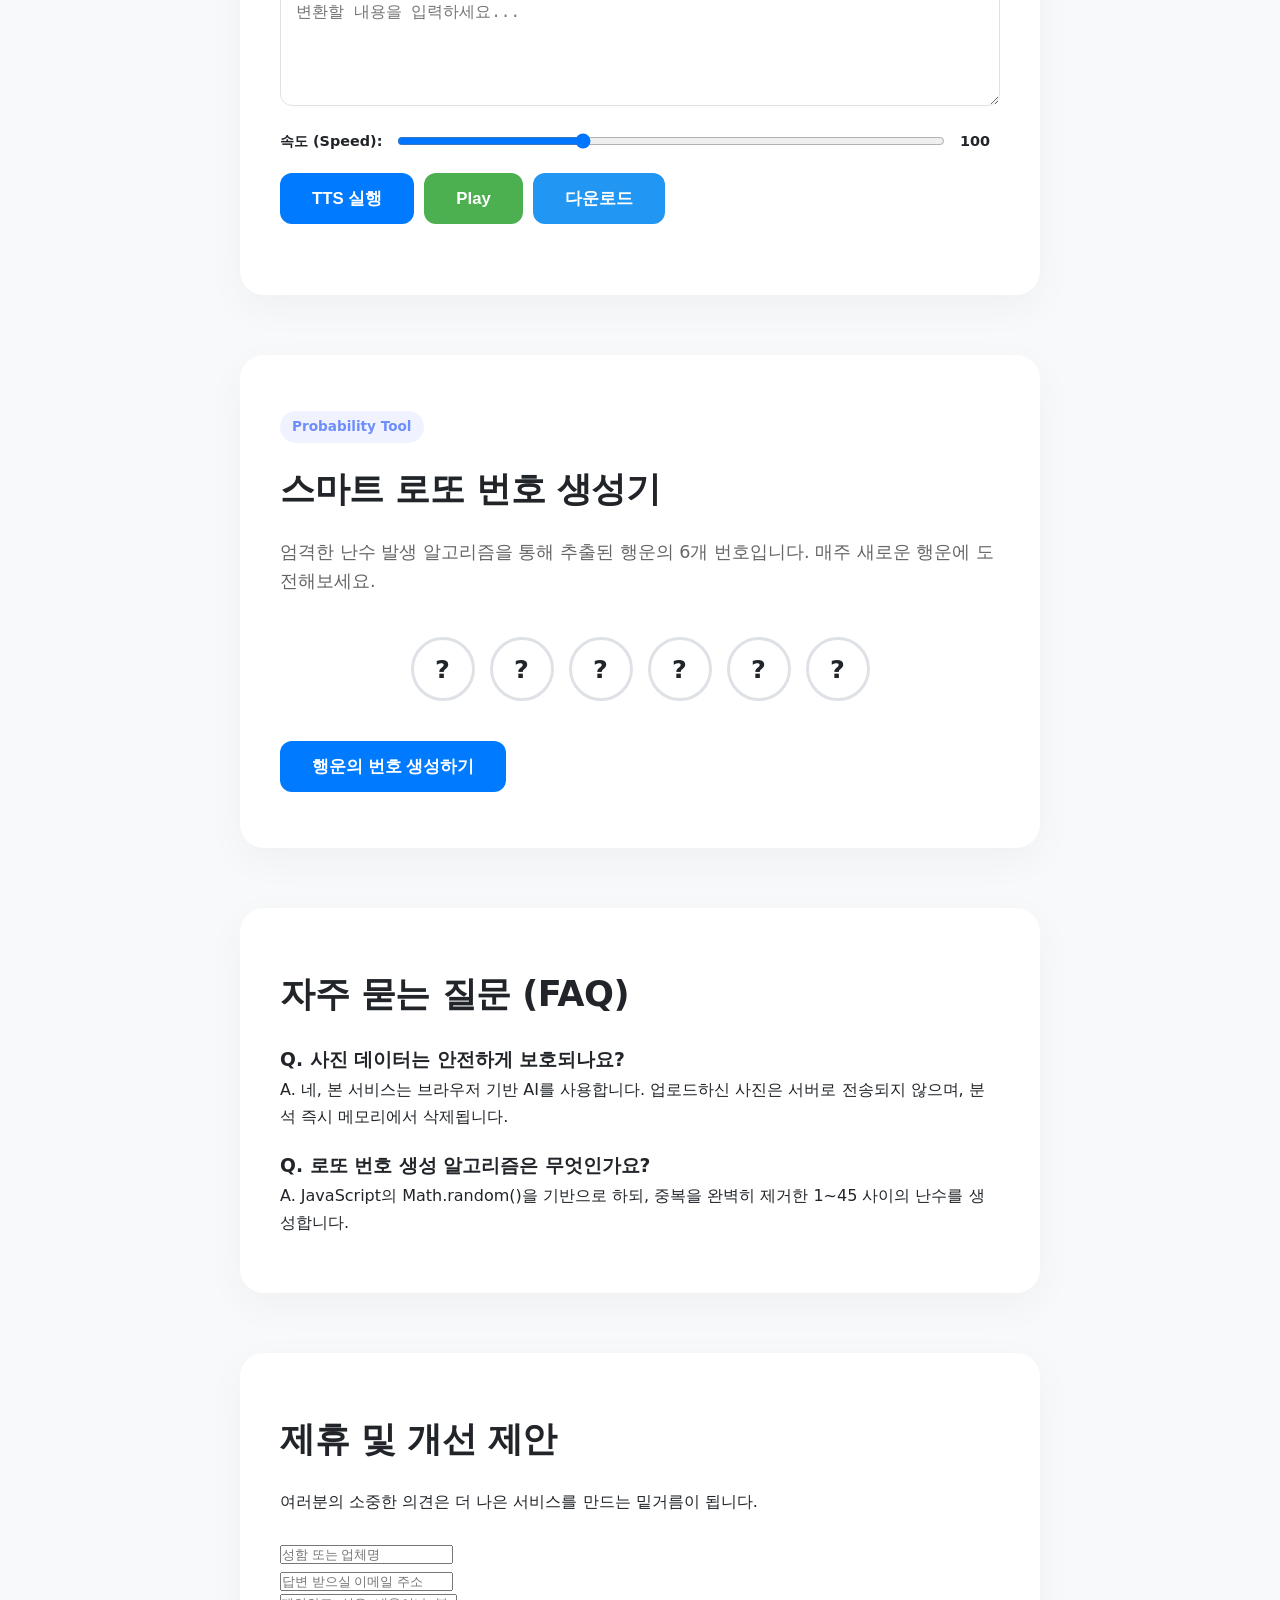
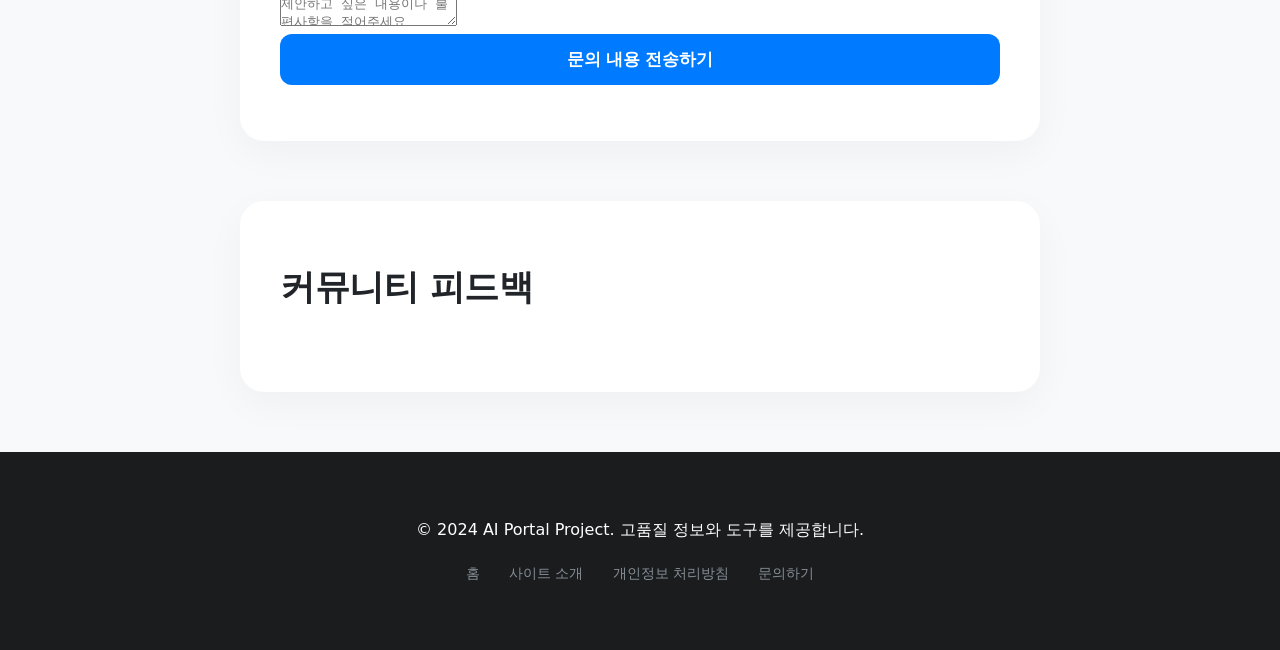
==== commit 61508c95: "Fix syntax errors and remove duplicated scripts" ====
--- a/index.html
+++ b/index.html
@@ -25,8 +25,6 @@
       }
     }
     </script>
-    <script async src="https://pagead2.googlesyndication.com/pagead/js/adsbygoogle.js?client=ca-pub-4410730872238810"
-     crossorigin="anonymous"></script>
 </head>
 <body data-theme="light">
     <header>
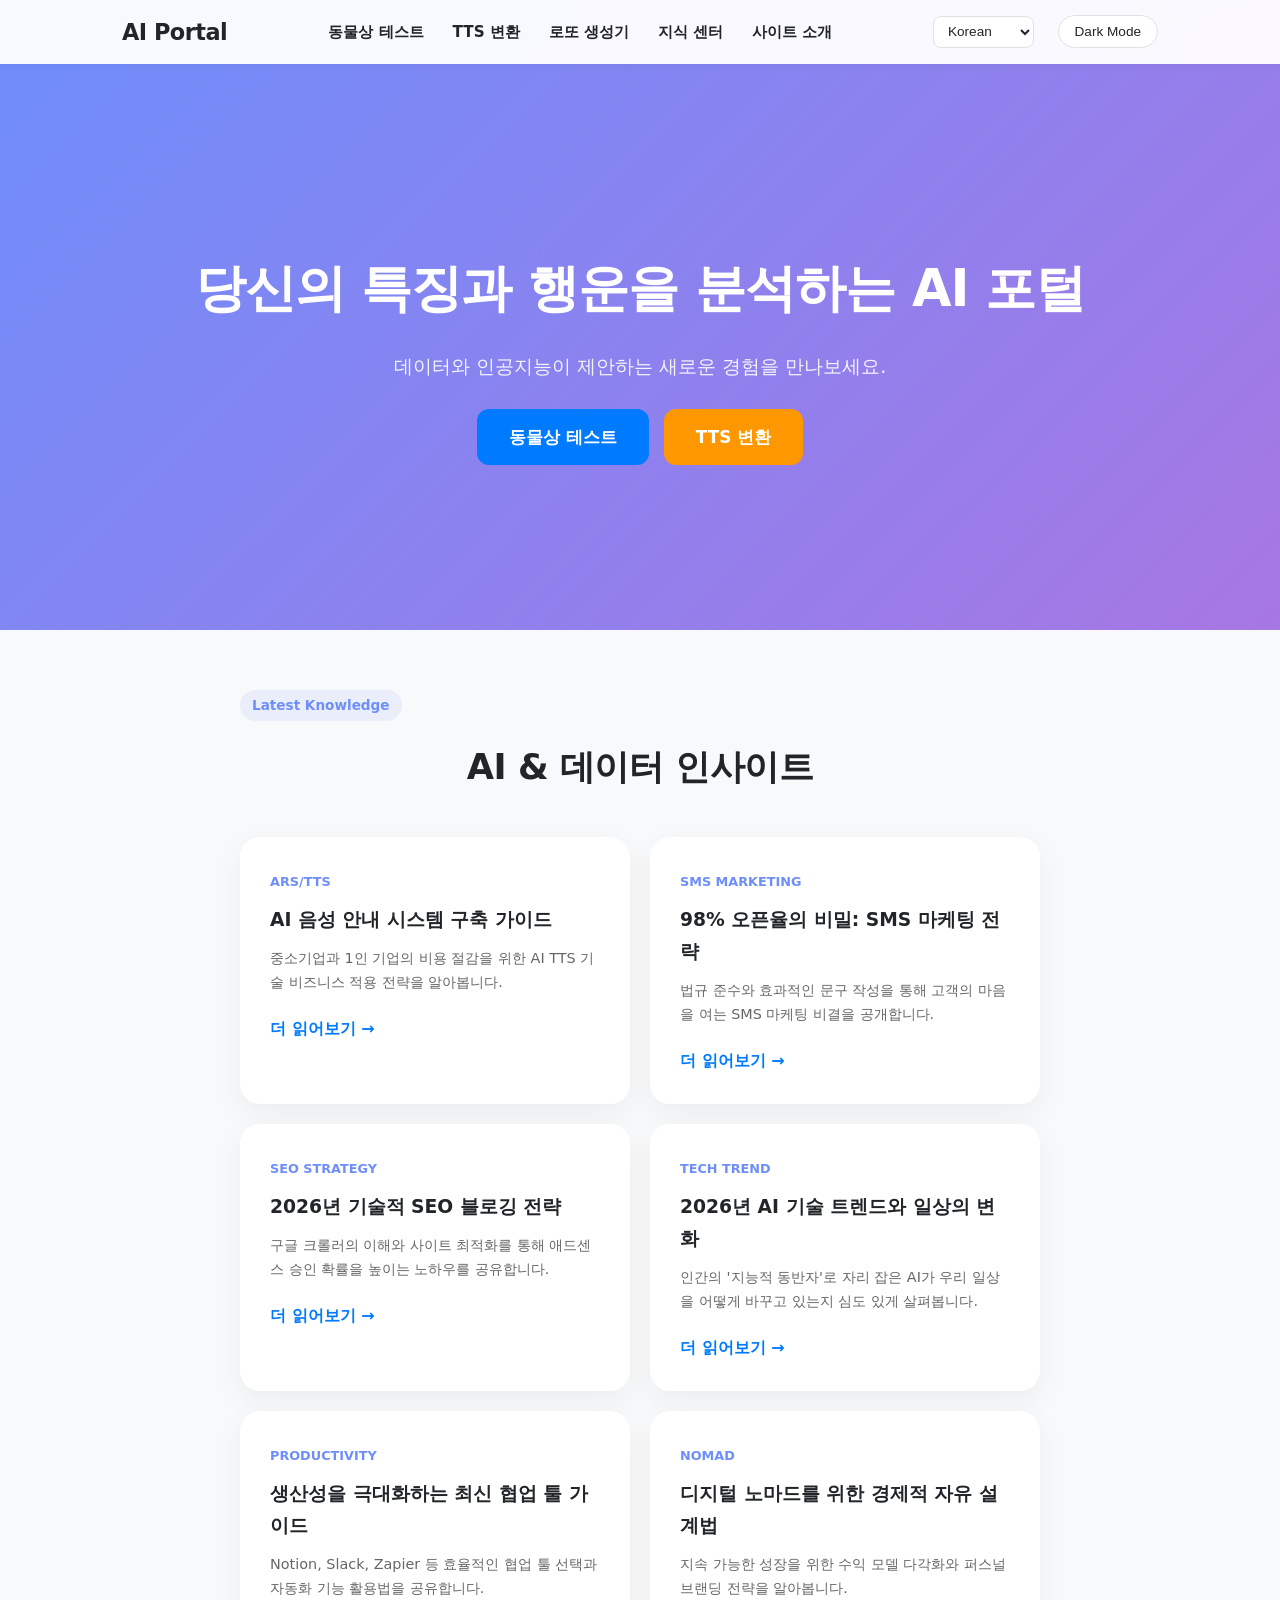
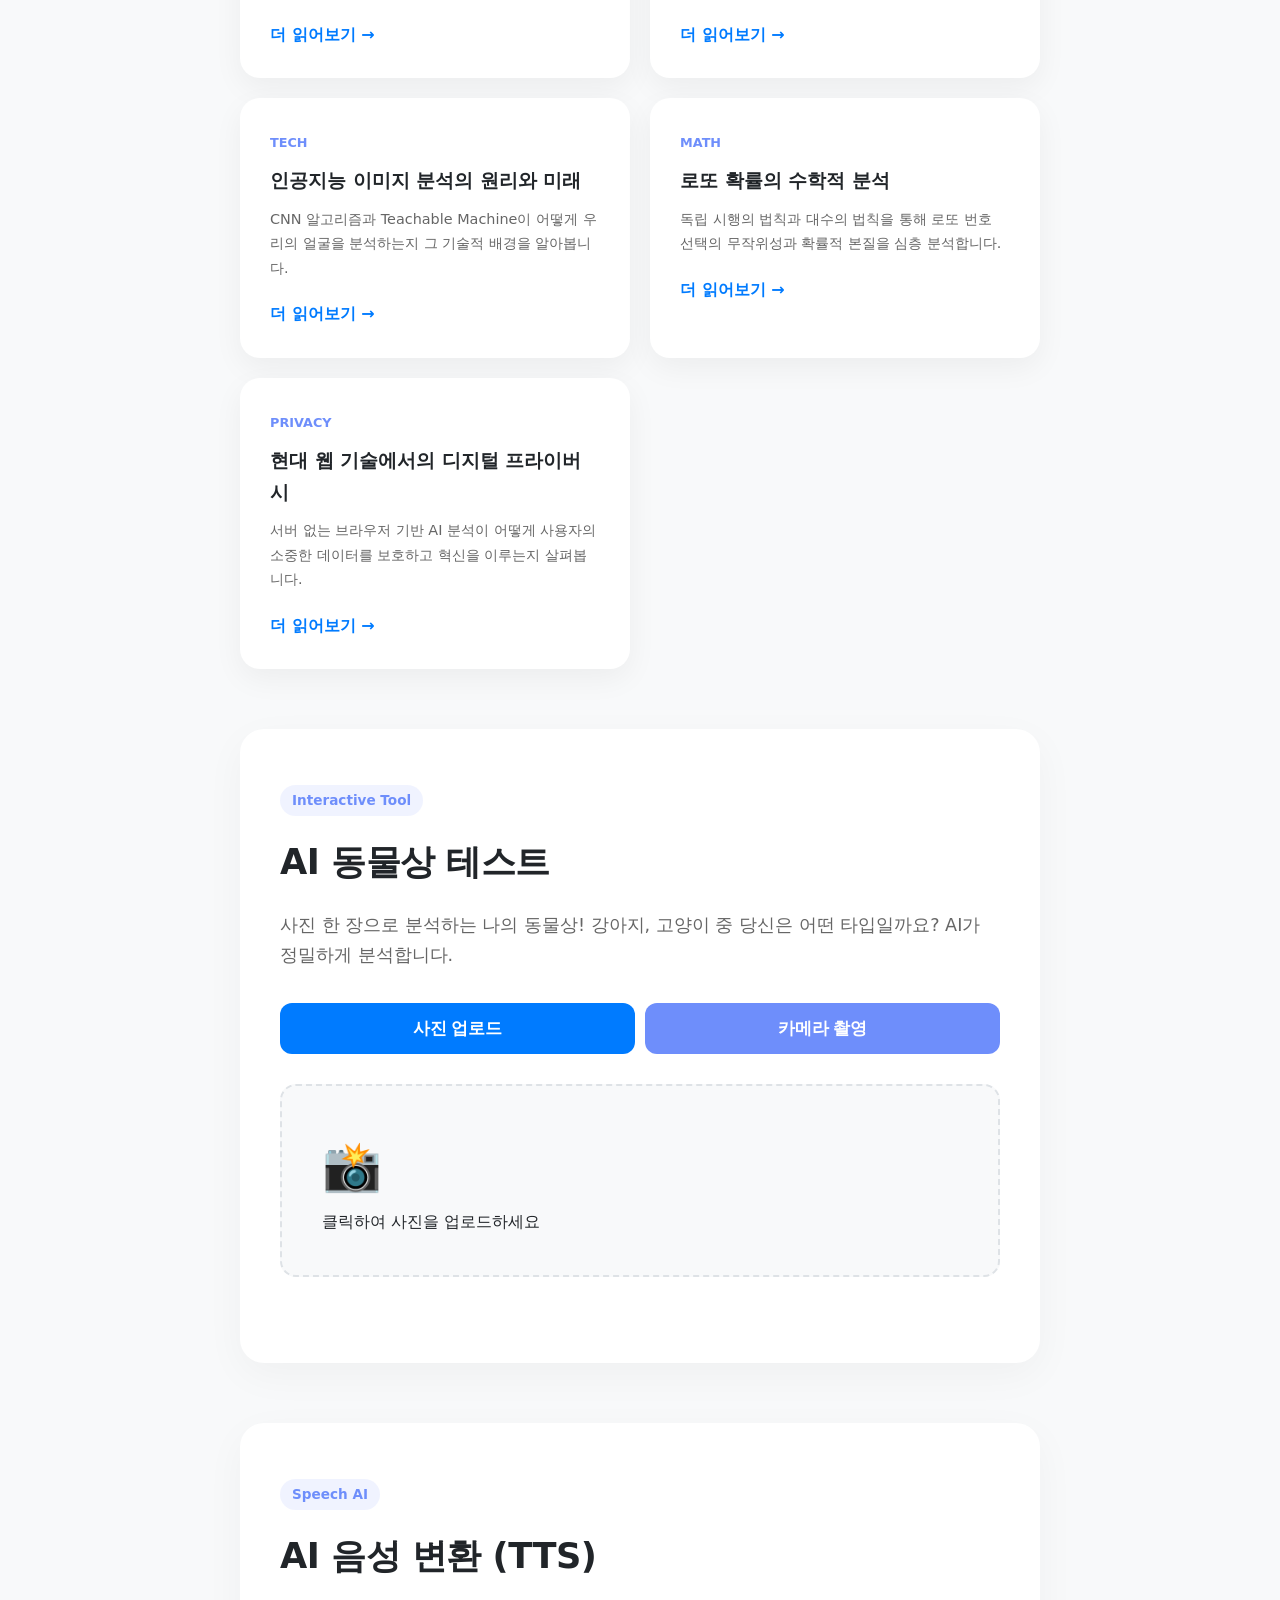
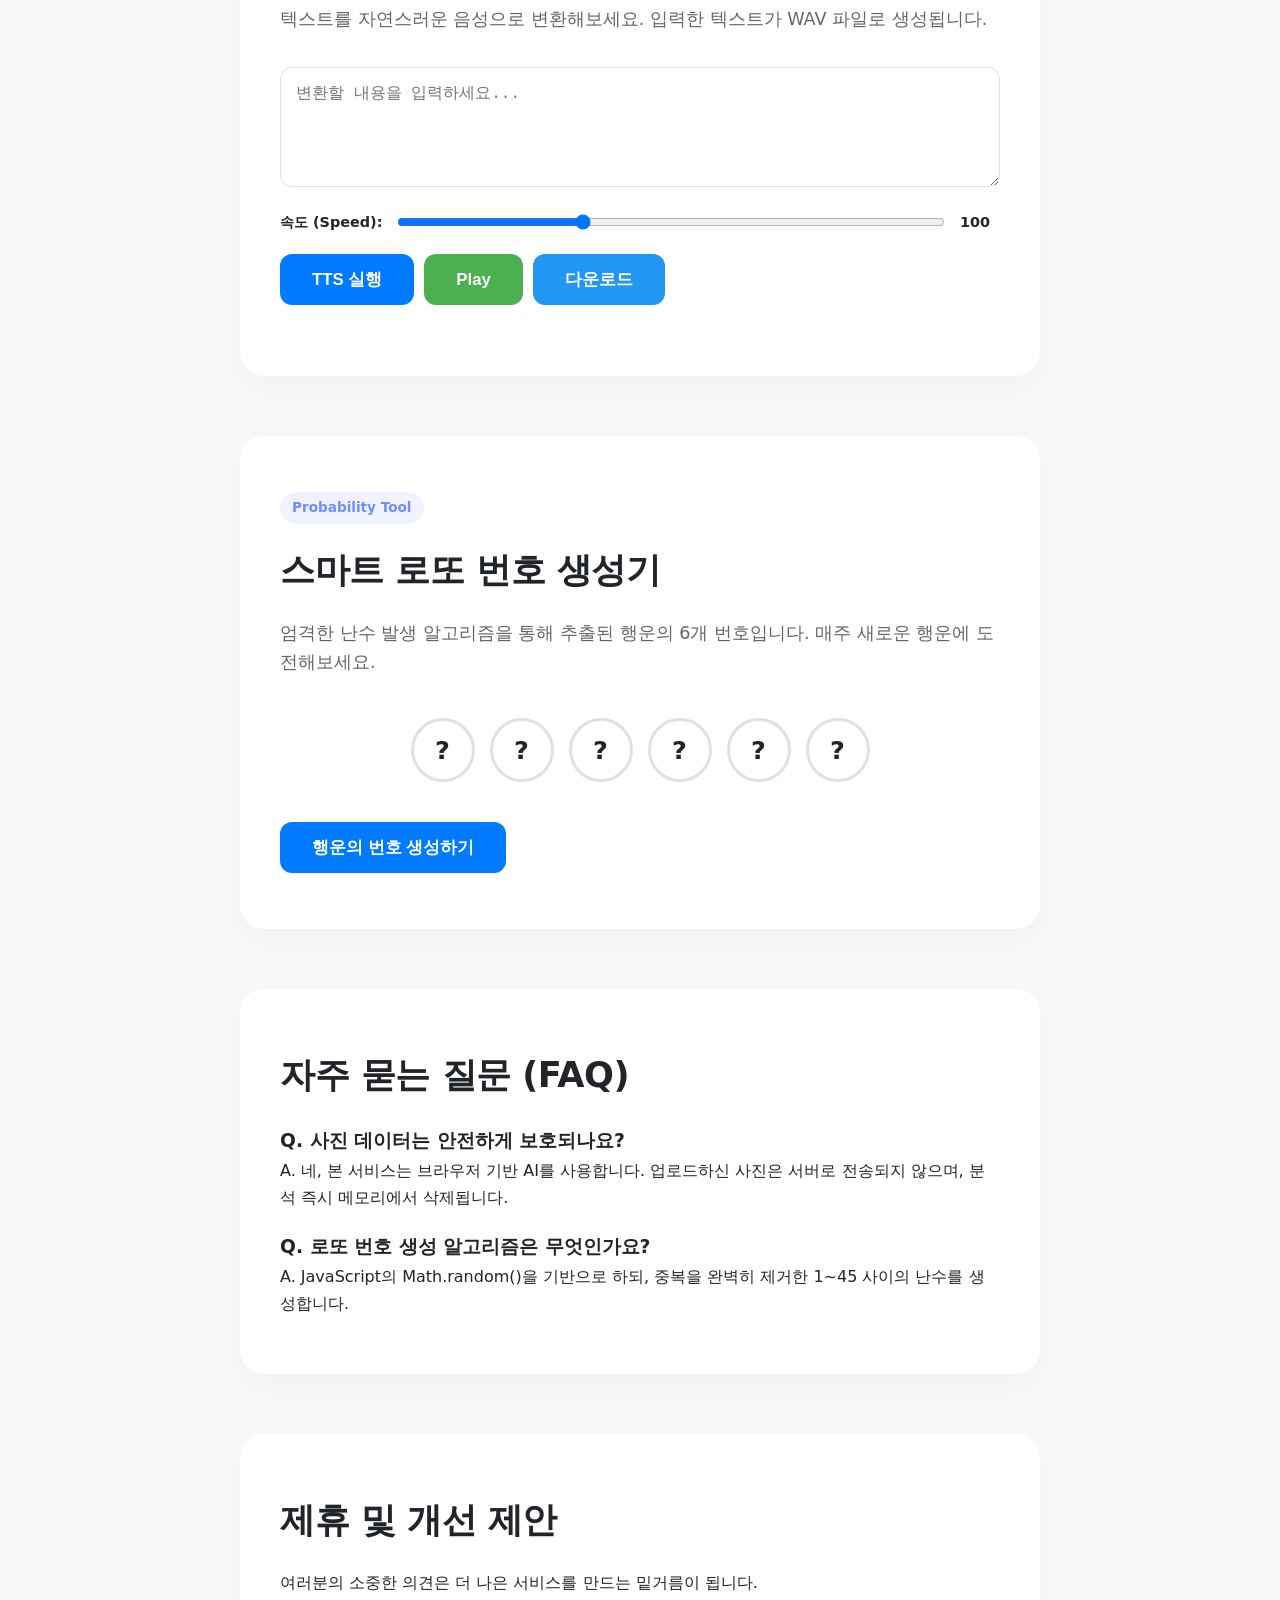
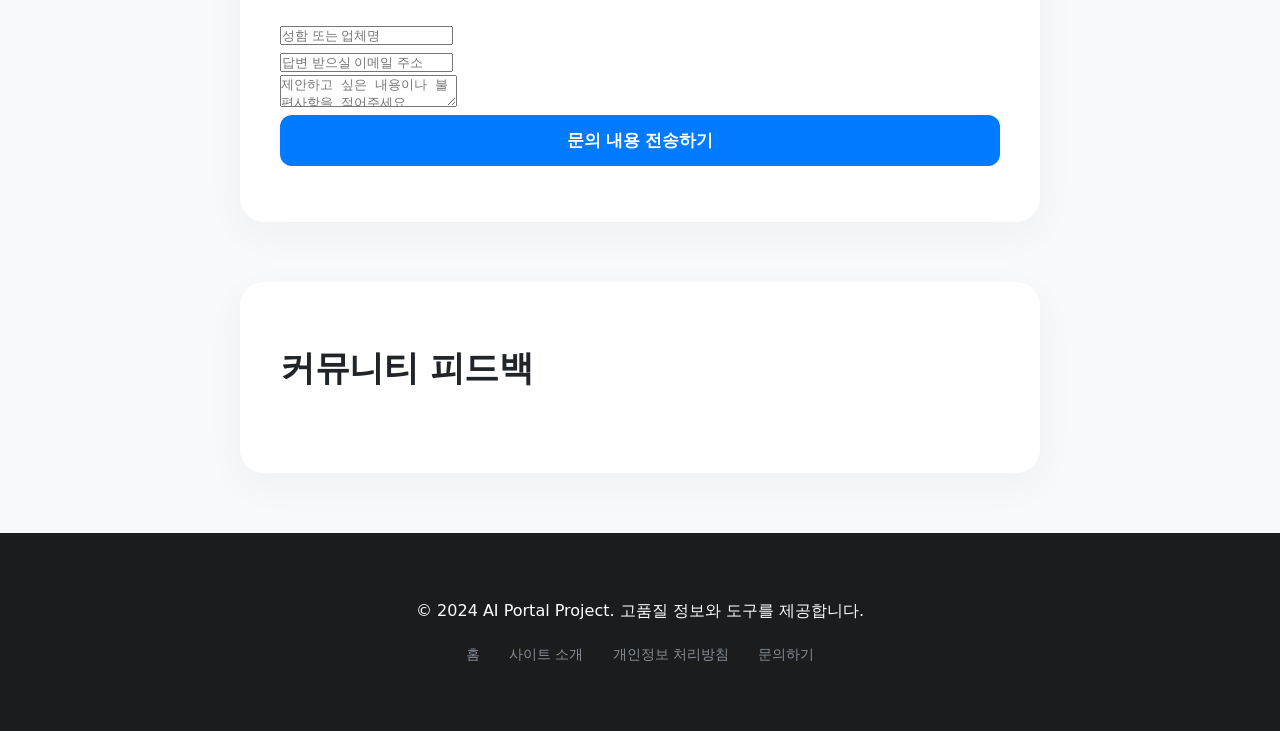
==== commit d617eea6: "feat: add camera capture and file upload options to AI animal face test" ====
--- a/index.html
+++ b/index.html
@@ -7,6 +7,7 @@
     <meta name="keywords" content="AI 동물상 테스트, 로또 번호 생성기, TTS 변환, Teachable Machine, 인공지능 관상, 로또 명당, 무료 AI 테스트, 딥러닝 원리">
     <title data-i18n="head_title">AI Portal - 동물상 테스트 & 로또 확률 분석</title>
     <link rel="stylesheet" href="style.css">
+    <link rel="icon" href="data:image/svg+xml,<svg xmlns=%22http://www.w3.org/2000/svg%22 viewBox=%220 0 100 100%22><text y=%22.9em%22 font-size=%2290%22>🤖</text></svg>">
     <script async src="https://pagead2.googlesyndication.com/pagead/js/adsbygoogle.js?client=ca-pub-4410730872238810"
      crossorigin="anonymous"></script>
     <script type="application/ld+json">
@@ -128,15 +129,28 @@
             <h2 data-i18n="animal_title">AI 동물상 테스트</h2>
             <p class="section-desc" data-i18n="animal_desc">사진 한 장으로 분석하는 나의 동물상! 강아지, 고양이 중 당신은 어떤 타입일까요? AI가 정밀하게 분석합니다.</p>
             
-            <div class="upload-wrapper" style="margin: 30px 0;">
+            <div class="test-options" style="display: flex; gap: 10px; justify-content: center; margin-bottom: 20px;">
+                <button id="btn-upload-mode" class="main-btn" style="flex: 1; background: var(--btn-bg);" data-i18n="btn_upload">사진 업로드</button>
+                <button id="btn-camera-mode" class="main-btn" style="flex: 1; background: var(--accent-color);" data-i18n="btn_camera">카메라 촬영</button>
+            </div>
+
+            <div class="upload-wrapper" id="upload-area" style="margin: 30px 0;">
                 <input type="file" id="image-upload" accept="image/*" style="display: none;">
                 <div class="upload-box" onclick="document.getElementById('image-upload').click()">
                     <div id="upload-placeholder">
                         <span style="font-size: 3rem;">📸</span>
                         <p data-i18n="upload_text">클릭하여 사진을 업로드하세요</p>
                     </div>
-                    <img id="preview-image" src="#" alt="Preview" style="display: none; max-width: 100%; border-radius: 10px;">
-                </div>
+                    <img id="preview-image" src="#" alt="Preview" style="display: none; max-width: 100%; border-radius: 10px; margin: 0 auto;">
+                </div>
+            </div>
+
+            <div id="camera-area" style="display: none; margin: 30px 0; text-align: center;">
+                <div style="position: relative; border-radius: 16px; overflow: hidden; background: #000; aspect-ratio: 4/3; max-width: 100%; margin: 0 auto;">
+                    <video id="video" autoplay playsinline style="width: 100%; height: 100%; object-fit: cover;"></video>
+                    <canvas id="canvas" style="display: none;"></canvas>
+                </div>
+                <button id="btn-capture" class="main-btn" style="margin-top: 20px; width: 100%;" data-i18n="btn_capture">📸 사진 찍기</button>
             </div>
             
             <div id="loading-spinner" style="display: none; margin: 20px 0;">
